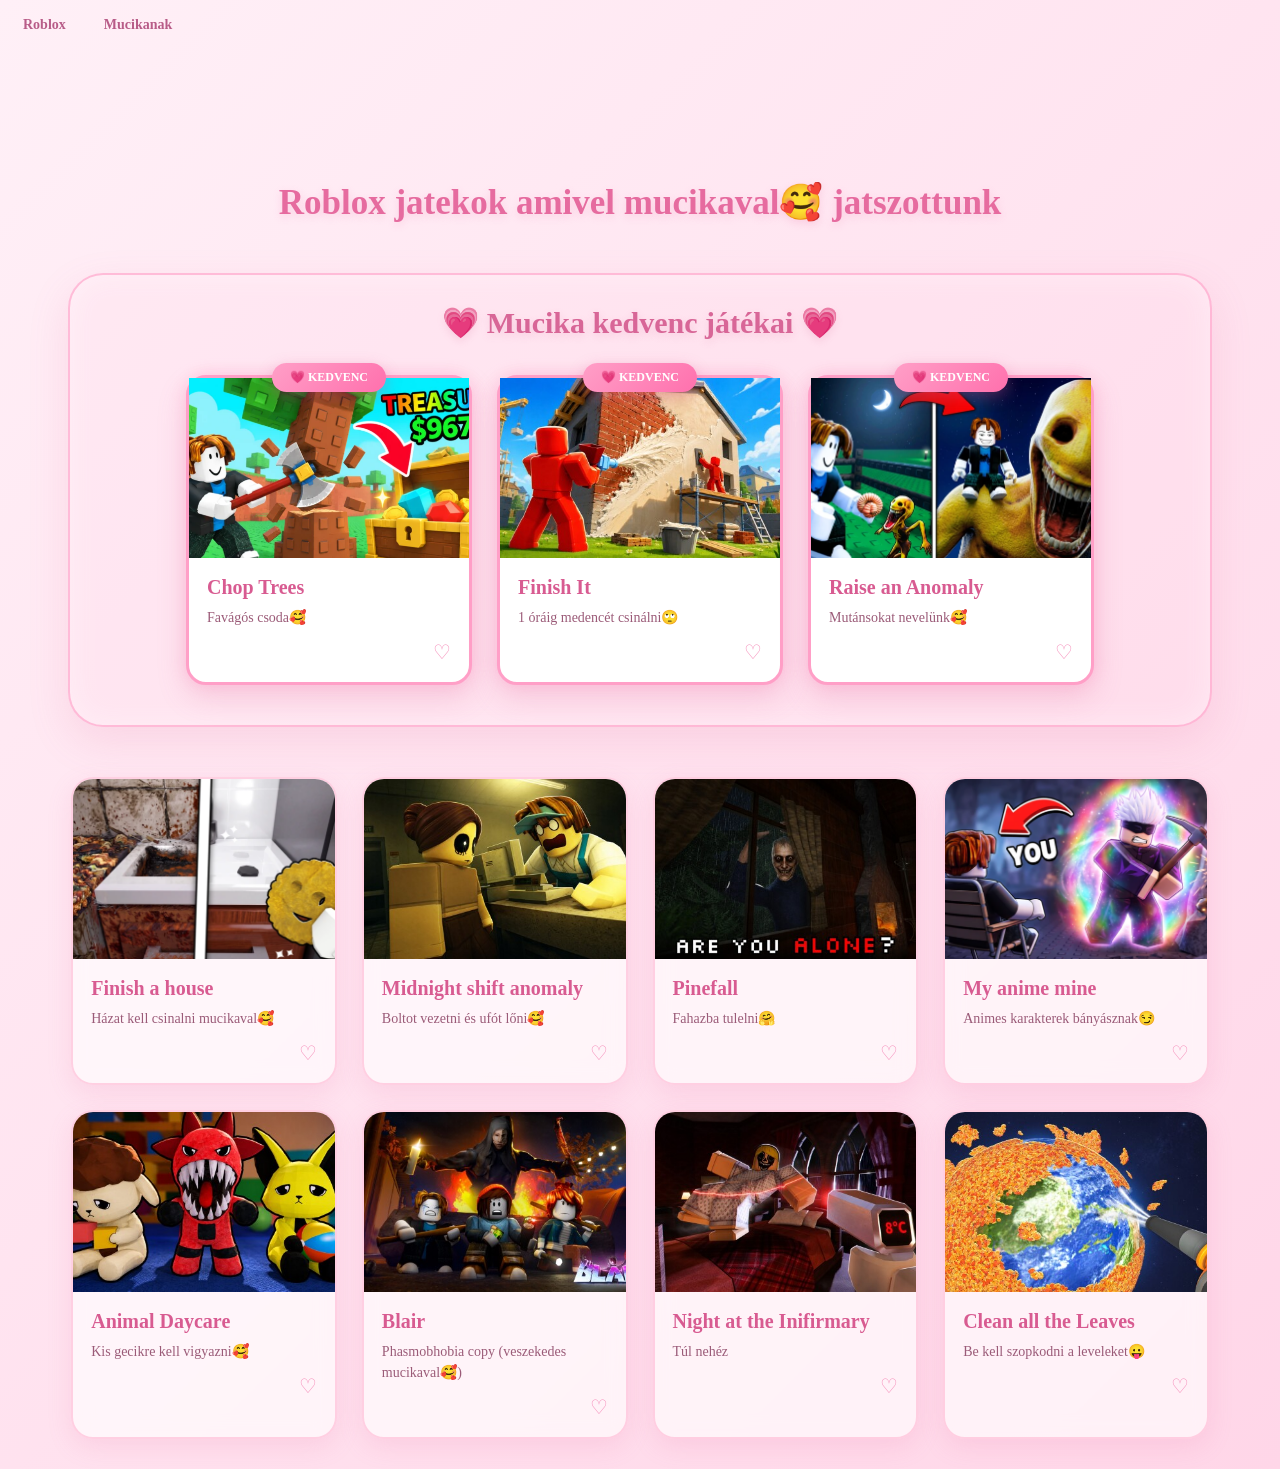
==== index.html @ 7cc41eb1 "Update index.html" ====
<!DOCTYPE html>
<html lang="en">

<head>
    <meta charset="UTF-8">
    <meta name="viewport" content="width=device-width, initial-scale=1.0">
    <title>Document</title>
    <link rel="stylesheet" href="style.css">
</head>

<body>

    <head>
        <div class="nav-links">
            <a href="index.html">Roblox</a>
            <a href="rolam.html">Mucikanak</a>
        </div>

        <div class="flowers">
            <span class="flower">🌸</span>
            <span class="flower">🌷</span>
            <span class="flower">🌸</span>
            <span class="flower">🌺</span>
            <span class="flower">🌸</span>
            <span class="flower">🌷</span>
            <span class="flower">🌸</span>
            <span class="flower">🌺</span>
            <span class="flower">🌸</span>
            <span class="flower">🌷</span>
            <span class="flower">🌸</span>
            <span class="flower">🌺</span>
            <span class="flower">🌸</span>
            <span class="flower">🌷</span>
            <span class="flower">🌸</span>
            <span class="flower">🌺</span>
            <span class="flower">🌸</span>
            <span class="flower">🌷</span>
            <span class="flower">🌸</span>
            <span class="flower">🌺</span>
        </div>

        <div id="loader">
            <div class="heart">💗</div>
        </div>

        <div class="content">
        </div>
    </head>

    <main>

        <h1 id="loveTitle">
            Roblox jatekok amivel mucikaval🥰 jatszottunk
        </h1>


        <!-- 💗 Mucika kedvenc játékai -->

        <div class="favorite-section">

            <div class="favorite-title">
                💗 Mucika kedvenc játékai 💗
            </div>

            <div class="favorite-games">

                <!-- Chop Trees -->
                <div class="choptrees favorite-game">

                    <div class="favorite-badge">
                        💗 KEDVENC
                    </div>

                    <img src="choptrees.png" alt="Chop Trees" style="width:100%">

                    <div class="container">
                        <h4><b>Chop Trees</b></h4>
                        <p>Favágós csoda🥰</p>
                    </div>

                </div>


                <!-- Finish It -->
                <div class="finishit favorite-game">

                    <div class="favorite-badge">
                        💗 KEDVENC
                    </div>

                    <img src="kepek/finishit.jfif" alt="Finish It" style="width:100%">

                    <div class="container">
                        <h4><b>Finish It</b></h4>
                        <p>1 óráig medencét csinálni🙄</p>
                    </div>

                </div>


                <!-- Raise an Anomaly -->
                <div class="finishit favorite-game">

                    <div class="favorite-badge">
                        💗 KEDVENC
                    </div>

                    <img src="raiseananomaly.png" alt="Raise an Anomaly" style="width:100%">

                    <div class="container">
                        <h4><b>Raise an Anomaly</b></h4>
                        <p>Mutánsokat nevelünk🥰</p>
                    </div>

                </div>

            </div>

        </div>


        <!-- 🎮 Többi játék -->

        <div class="roblox">

            <div class="finishit">
                <img src="finishahouse.png" alt="finishahouse" style="width:100%">
                <div class="container">
                    <h4><b>Finish a house</b></h4>
                    <p>Házat kell csinalni mucikaval🥰</p>
                </div>
            </div>


            <div class="finishit">
                <img src="midnightshift.jfif" alt="grocery" style="width:100%">
                <div class="container">
                    <h4><b>Midnight shift anomaly</b></h4>
                    <p>Boltot vezetni és ufót lőni🥰</p>
                </div>
            </div>


            <div class="finishit">
                <img src="pinefall.jfif" alt="pinefall" style="width:100%">
                <div class="container">
                    <h4><b>Pinefall</b></h4>
                    <p>Fahazba tulelni🤗</p>
                </div>
            </div>


            <div class="finishit">
                <img src="myanimemine.png" alt="my anime mine" style="width:100%">
                <div class="container">
                    <h4><b>My anime mine</b></h4>
                    <p>Animes karakterek bányásznak😏</p>
                </div>
            </div>


            <div class="finishit">
                <img src="animalanomaly.jfif" alt="animal daycare" style="width:100%">
                <div class="container">
                    <h4><b>Animal Daycare</b></h4>
                    <p>Kis gecikre kell vigyazni🥰</p>
                </div>
            </div>


            <div class="finishit">
                <img src="blair.jfif" alt="blair" style="width:100%">
                <div class="container">
                    <h4><b>Blair</b></h4>
                    <p>Phasmobhobia copy (veszekedes mucikaval🥰)</p>
                </div>
            </div>


            <div class="finishit">
                <img src="inifrgeci.jfif" alt="night at the infirmary" style="width:100%">
                <div class="container">
                    <h4><b>Night at the Inifirmary</b></h4>
                    <p>Túl nehéz</p>
                </div>
            </div>


            <div class="finishit">
                <img src="cleanleaves.jfif" alt="clean all the leaves" style="width:100%">
                <div class="container">
                    <h4><b>Clean all the Leaves</b></h4>
                    <p>Be kell szopkodni a leveleket😛</p>
                </div>
            </div>

        </div>

    </main>


    <script>

        const title = document.getElementById("loveTitle");

        title.addEventListener("click", function (event) {

            for (let i = 0; i < 20; i++) {

                const heart = document.createElement("span");

                heart.innerHTML = [
                    "💗",
                    "💖",
                    "💕",
                    "💓",
                    "💞"
                ][
                    Math.floor(Math.random() * 5)
                ];

                heart.classList.add("heart-explosion");

                heart.style.left = event.clientX + "px";
                heart.style.top = event.clientY + "px";

                const angle = Math.random() * Math.PI * 2;

                const distance =
                    80 + Math.random() * 140;

                heart.style.setProperty(
                    "--x",
                    Math.cos(angle) * distance + "px"
                );

                heart.style.setProperty(
                    "--y",
                    Math.sin(angle) * distance + "px"
                );

                document.body.appendChild(heart);

                setTimeout(() => {
                    heart.remove();
                }, 1000);

            }

        });

    </script>

    <script>

        const favoriteGames = document.querySelectorAll(".favorite-game");

        favoriteGames.forEach(game => {

            game.addEventListener("click", function (event) {

                const x = event.clientX;
                const y = event.clientY;

                const hearts = [
                    "💗",
                    "💖",
                    "💕",
                    "💓",
                    "💞",
                    "💘",
                    "💝"
                ];

                for (let i = 0; i < 35; i++) {

                    const heart = document.createElement("span");

                    heart.classList.add("favorite-heart");

                    heart.innerHTML =
                        hearts[Math.floor(Math.random() * hearts.length)];

                    heart.style.left = x + "px";
                    heart.style.top = y + "px";

                    const angle =
                        Math.random() * Math.PI * 2;

                    const distance =
                        100 + Math.random() * 250;

                    heart.style.setProperty(
                        "--x",
                        Math.cos(angle) * distance + "px"
                    );

                    heart.style.setProperty(
                        "--y",
                        Math.sin(angle) * distance + "px"
                    );

                    heart.style.setProperty(
                        "--rotation",
                        (Math.random() * 720 - 360) + "deg"
                    );

                    heart.style.fontSize =
                        (18 + Math.random() * 25) + "px";

                    document.body.appendChild(heart);

                    setTimeout(() => {
                        heart.remove();
                    }, 1500);
                }

            });

        });

    </script>

</body>

</html>
---- style.css ----
body {
    min-height: 100vh;
    background: linear-gradient(135deg, #fff0f7, #ffd6e8);
}

.navbar {
    position: fixed;
    align-items: center;
    top: 20px;
    left: 50%;
    transform: translateX(-50%);
    width: calc(100% - 40px);
    max-width: 1000px;
    padding: 12px 18px;
    display: flex;
    align-items: center;
    justify-content: space-between;
    background: rgba(255, 255, 255, 0.55);
    backdrop-filter: blur(15px);
    -webkit-backdrop-filter: blur(15px);
    border: 1px solid rgba(255, 255, 255, 0.8);
    border-radius: 25px;
    box-shadow: 0 8px 30px rgba(255, 105, 170, 0.15);
    z-index: 1000;
}

.logo {
    display: flex;
    align-items: center;
    gap: 8px;
    color: #e66b9f;
    font-size: 18px;
    font-weight: 700;
}

.nav-links {
    display: flex;
    align-items: center;
    gap: 8px;
}

.nav-links a {
    position: relative;
    padding: 9px 15px;
    color: #b85c88;
    text-decoration: none;
    font-size: 14px;
    font-weight: 600;
    border-radius: 15px;
    transition: 0.3s ease;
}

.nav-links a:hover {
    color: #fff;
    background: #f58bb8;
    transform: translateY(-2px);
    box-shadow: 0 5px 15px rgba(245, 139, 184, 0.3);
}

.heart-btn {
    width: 40px;
    height: 40px;
    border: none;
    border-radius: 50%;
    background: #ffd6e7;
    color: #e66b9f;
    font-size: 24px;
    cursor: pointer;
    transition: 0.3s ease;
}

.heart-btn:hover {
    background: #f58bb8;
    color: white;
    transform: scale(1.1) rotate(-10deg);
    box-shadow: 0 5px 15px rgba(245, 139, 184, 0.35);
}

/* MOBIL */
@media (max-width: 650px) {
    .navbar {
        padding: 10px 12px;
    }

    .logo span {
        display: none;
    }

    .nav-links {
        gap: 2px;
    }

    .nav-links a {
        padding: 8px 9px;
        font-size: 12px;
    }

    .heart-btn {
        width: 36px;
        height: 36px;
        font-size: 20px;
    }
}

.flowers {
    position: fixed;
    inset: 0;
    overflow: hidden;
    pointer-events: none;
    z-index: 1;
}

.flower {
    position: absolute;
    top: -50px;
    font-size: 20px;
    opacity: 0.8;
    animation-name: falling;
    animation-timing-function: linear;
    animation-iteration-count: infinite;
}

@keyframes falling {
    0% {
        transform: translateY(-60px) translateX(0) rotate(0deg);
        opacity: 0;
    }

    10% {
        opacity: 0.85;
    }

    90% {
        opacity: 0.85;
    }

    100% {
        transform: translateY(110vh) translateX(80px) rotate(360deg);
        opacity: 0;
    }
}

.flower:nth-child(1) {
    left: 3%;
    font-size: 18px;
    animation-duration: 6s;
}

.flower:nth-child(2) {
    left: 8%;
    font-size: 25px;
    animation-duration: 9s;
    animation-delay: 2s;
}

.flower:nth-child(3) {
    left: 14%;
    font-size: 16px;
    animation-duration: 7s;
    animation-delay: 4s;
}

.flower:nth-child(4) {
    left: 20%;
    font-size: 22px;
    animation-duration: 11s;
    animation-delay: 1s;
}

.flower:nth-child(5) {
    left: 27%;
    font-size: 18px;
    animation-duration: 8s;
    animation-delay: 3s;
}

.flower:nth-child(6) {
    left: 34%;
    font-size: 26px;
    animation-duration: 10s;
    animation-delay: 5s;
}

.flower:nth-child(7) {
    left: 41%;
    font-size: 17px;
    animation-duration: 7s;
    animation-delay: 1s;
}

.flower:nth-child(8) {
    left: 48%;
    font-size: 23px;
    animation-duration: 12s;
    animation-delay: 6s;
}

.flower:nth-child(9) {
    left: 55%;
    font-size: 19px;
    animation-duration: 8s;
    animation-delay: 2s;
}

.flower:nth-child(10) {
    left: 61%;
    font-size: 25px;
    animation-duration: 10s;
    animation-delay: 4s;
}

.flower:nth-child(11) {
    left: 67%;
    font-size: 16px;
    animation-duration: 7s;
    animation-delay: 0.5s;
}

.flower:nth-child(12) {
    left: 73%;
    font-size: 22px;
    animation-duration: 9s;
    animation-delay: 3s;
}

.flower:nth-child(13) {
    left: 78%;
    font-size: 18px;
    animation-duration: 11s;
    animation-delay: 5s;
}

.flower:nth-child(14) {
    left: 83%;
    font-size: 26px;
    animation-duration: 8s;
    animation-delay: 1s;
}

.flower:nth-child(15) {
    left: 88%;
    font-size: 17px;
    animation-duration: 10s;
    animation-delay: 4s;
}

.flower:nth-child(16) {
    left: 92%;
    font-size: 23px;
    animation-duration: 7s;
    animation-delay: 2s;
}

.flower:nth-child(17) {
    left: 96%;
    font-size: 19px;
    animation-duration: 12s;
    animation-delay: 6s;
}

.flower:nth-child(18) {
    left: 12%;
    font-size: 21px;
    animation-duration: 9s;
    animation-delay: 7s;
}

.flower:nth-child(19) {
    left: 52%;
    font-size: 16px;
    animation-duration: 6s;
    animation-delay: 5s;
}

.flower:nth-child(20) {
    left: 76%;
    font-size: 24px;
    animation-duration: 10s;
    animation-delay: 8s;
}

#loader {
    position: fixed;
    inset: 0;
    display: flex;
    justify-content: center;
    align-items: center;
    background: linear-gradient(135deg, #fff0f7, #ffd6e8);
    z-index: 9999;
    animation: hideLoader 0.5s ease forwards;
    animation-delay: 2s;
}

.heart {
    font-size: 70px;
    animation: spin 1s linear infinite, heartbeat 1s ease-in-out infinite;
}

@keyframes spin {
    from {
        transform: rotate(0deg);
    }

    to {
        transform: rotate(360deg);
    }
}

@keyframes heartbeat {

    0%,
    100% {
        scale: 1;
    }

    50% {
        scale: 1.15;
    }
}

@keyframes hideLoader {
    to {
        opacity: 0;
        visibility: hidden;
    }
}

.content {
    padding: 50px;
    text-align: center;
}


.roblox {
    width: 90%;
    max-width: 1200px;

    margin: 30px auto;

    display: grid;
    grid-template-columns: repeat(auto-fit, minmax(220px, 1fr));
    gap: 25px;
}



h1 {
    text-align: center;

    color: #e66b9f;

    font-size: 35px;

    margin-top: 40px;
    margin-bottom: 25px;

    text-shadow: 0 3px 8px rgba(230, 107, 159, 0.2);
}



.choptrees,
.finishit {
    overflow: hidden;

    background: rgba(255, 255, 255, 0.65);

    border: 2px solid rgba(255, 182, 211, 0.6);

    border-radius: 22px;

    box-shadow:
        0 8px 25px rgba(230, 107, 159, 0.15);

    backdrop-filter: blur(10px);

    transition: 0.3s ease;
}



.choptrees img,
.finishit img {
    width: 100%;
    height: 180px;

    object-fit: cover;

    display: block;

    transition: 0.4s ease;
}



.choptrees:hover,
.finishit:hover {
    transform: translateY(-8px) rotate(1deg);

    box-shadow:
        0 15px 35px rgba(230, 107, 159, 0.25);

    border-color: #f58bb8;
}



.choptrees:hover img,
.finishit:hover img {
    transform: scale(1.05);
}



.container {
    padding: 18px;
}



.container h4 {
    margin: 0 0 8px;

    color: #d85b91;

    font-size: 20px;
}



.container p {
    margin: 0;

    color: #9b5b78;

    font-size: 14px;

    line-height: 1.5;
}



.container::after {
    content: "♡";

    display: block;

    margin-top: 12px;

    color: #f58bb8;

    font-size: 20px;

    text-align: right;
}



@media (max-width: 600px) {

    .roblox {
        width: 92%;

        grid-template-columns: 1fr;

        gap: 20px;
    }

    .choptrees img,
    .finishit img {
        height: 200px;
    }

    h1 {
        font-size: 28px;
    }
}

#loveTitle {
    cursor: pointer;
    user-select: none;
    transition: 0.2s ease;
}

#loveTitle:hover {
    transform: scale(1.03);
    color: #f06fa5;
}

.heart-explosion {
    position: fixed;
    pointer-events: none;
    z-index: 9999;
    font-size: 20px;
    transform: translate(-50%, -50%);
    animation: heartExplosion 1s ease-out forwards;
}

@keyframes heartExplosion {
    0% {
        transform: translate(-50%, -50%) scale(0.3);
        opacity: 1;
    }

    40% {
        opacity: 1;
    }

    100% {
        transform: translate(calc(-50% + var(--x)), calc(-50% + var(--y))) scale(1.3) rotate(30deg);
        opacity: 0;
    }
}



.Rolam {
    text-align: center;

    margin-top: 70px;
    margin-bottom: 35px;

    color: #d86697;

    font-size: 50px;

    font-weight: 700;

    letter-spacing: 3px;

    text-shadow:
        0 4px 10px rgba(216, 102, 151, 0.2);

    animation: titleFloat 3s ease-in-out infinite;
}



.about-card {

    width: 80%;
    max-width: 850px;

    margin: 0 auto;

    padding: 40px 45px;

    background:
        rgba(255, 248, 252, 0.82);

    border: 2px solid rgba(245, 160, 195, 0.6);

    border-radius: 30px;

    box-shadow:
        0 15px 40px rgba(220, 100, 150, 0.15);

    backdrop-filter: blur(10px);

    text-align: center;

    transition: 0.3s ease;
}


.about-card:hover {

    transform: translateY(-5px);

    box-shadow:
        0 20px 45px rgba(220, 100, 150, 0.22);
}



.about-decoration {

    font-size: 28px;

    color: #ee8eb5;

    letter-spacing: 8px;

    margin-bottom: 20px;

    animation:
        decorationFloat 2.5s ease-in-out infinite;
}



.about-card p {

    color: #89516d;

    font-size: 17px;

    line-height: 1.9;

    margin: 18px auto;

    max-width: 720px;
}



.about-bottom {

    margin-top: 25px;

    font-size: 23px;

    letter-spacing: 8px;

    color: #ee8eb5;
}




.bonus-letter {

    position: fixed;

    right: 30px;
    bottom: 30px;

    z-index: 5000;
}



.bonus-envelope {

    width: 155px;
    height: 110px;

    background:
        linear-gradient(135deg,
            #ffc8df,
            #ff9fc7);

    border-radius: 18px;

    display: flex;

    flex-direction: column;

    justify-content: center;

    align-items: center;

    cursor: pointer;

    box-shadow:
        0 12px 30px rgba(210, 90, 140, 0.25);

    transition: 0.3s ease;
}


.bonus-envelope:hover {

    transform:
        translateY(-8px) rotate(-3deg);

    box-shadow:
        0 18px 38px rgba(210, 90, 140, 0.3);
}


.envelope-heart {

    font-size: 42px;

    margin-bottom: 4px;
}


.bonus-envelope span {

    color: #a94f76;

    font-size: 12px;

    font-weight: bold;

    letter-spacing: 1px;
}




.bonus-paper {

    position: fixed;

    left: 50%;
    top: 50%;

    width: min(620px, 85vw);

    max-height: 75vh;

    padding: 45px;

    background:
        linear-gradient(135deg,
            #fffafd,
            #fff1f8);

    border: 3px solid #f3aecb;

    border-radius: 28px;

    box-shadow:
        0 25px 70px rgba(180, 70, 120, 0.3);

    text-align: center;

    color: #89516d;

    overflow-y: auto;

    opacity: 0;

    pointer-events: none;

    transform:
        translate(-50%, -50%) scale(0.3);

    transition:
        opacity 0.5s ease,
        transform 0.7s cubic-bezier(.17, .67, .3, 1.3);
}



.bonus-letter.open .bonus-paper {

    opacity: 1;

    pointer-events: auto;

    transform:
        translate(-50%, -50%) scale(1);
}



.bonus-letter.open .bonus-envelope {

    opacity: 0;

    transform: scale(0);

    pointer-events: none;
}



.bonus-hearts {

    color: #ee8eb5;

    font-size: 27px;

    letter-spacing: 8px;

    margin-bottom: 15px;

    animation:
        decorationFloat 2s ease-in-out infinite;
}



.bonus-paper h2 {

    color: #d86697;

    font-size: 30px;

    margin-bottom: 25px;

    text-shadow:
        0 3px 8px rgba(216, 102, 151, 0.15);
}



.bonus-paper p {

    font-size: 16px;

    line-height: 1.8;

    margin: 18px auto;

    max-width: 520px;
}



.secret-message {

    margin: 30px auto;

    padding: 20px;

    max-width: 500px;

    background:
        rgba(255, 194, 220, 0.35);

    border: 2px dashed #ef9fc1;

    border-radius: 20px;

    color: #c45c89;

    line-height: 1.7;
}



.bonus-signature {

    margin-top: 25px;

    color: #df78a5;

    font-size: 19px;

    font-weight: bold;
}



#closeBonus {

    position: absolute;

    top: 12px;
    right: 15px;

    width: 38px;
    height: 38px;

    border: none;

    border-radius: 50%;

    background: #ffc2dc;

    color: #b9537f;

    font-size: 25px;

    cursor: pointer;

    transition: 0.25s ease;
}


#closeBonus:hover {

    transform:
        scale(1.15) rotate(10deg);

    background: #ffafd1;
}




@keyframes titleFloat {

    0%,
    100% {
        transform: translateY(0);
    }

    50% {
        transform: translateY(-6px);
    }
}


@keyframes decorationFloat {

    0%,
    100% {
        transform: translateY(0);
    }

    50% {
        transform: translateY(-6px);
    }
}



@media (max-width: 600px) {

    .Rolam {

        font-size: 38px;

        margin-top: 50px;
    }


    .about-card {

        width: 82%;

        padding: 30px 20px;
    }


    .about-card p {

        font-size: 15px;

        line-height: 1.8;
    }


    .bonus-letter {

        right: 15px;

        bottom: 15px;
    }


    .bonus-envelope {

        width: 130px;

        height: 90px;
    }


    .bonus-paper {

        width: 80vw;

        padding: 35px 20px;
    }


    .bonus-paper h2 {

        font-size: 24px;
    }


    .bonus-paper p {

        font-size: 14px;
    }

}

.hellokitty {
    position: fixed;
    left: 25px;
    bottom: 25px;

    width: 150px;
    max-width: 25vw;

    z-index: 4000;

    pointer-events: none;

    filter: drop-shadow(0 8px 12px rgba(210, 90, 140, 0.25));

    animation: kittyFloat 3s ease-in-out infinite;
}



@keyframes kittyFloat {

    0%,
    100% {
        transform: translateY(0) rotate(-2deg);
    }

    50% {
        transform: translateY(-12px) rotate(2deg);
    }

}



@media (max-width: 600px) {

    .hellokitty {
        width: 100px;
        right: 12px;
        bottom: 12px;
    }

}


.kitty-button {
    position: fixed;
    left: 25px;
    bottom: 25px;
    width: 150px;
    z-index: 4000;
    cursor: pointer;
    animation: kittyFloat 3s ease-in-out infinite;
}

.kitty-button img {
    width: 100%;
    display: block;
    filter: drop-shadow(0 8px 12px rgba(210, 90, 140, 0.25));
    transition: 0.2s ease;
}

.kitty-button:hover img {
    transform: scale(1.1) rotate(3deg);
}

@keyframes kittyFloat {

    0%,
    100% {
        transform: translateY(0) rotate(-2deg);
    }

    50% {
        transform: translateY(-12px) rotate(2deg);
    }
}



.kitty-heart {
    position: fixed;
    pointer-events: none;
    z-index: 99999;
    font-size: 30px;
}

@keyframes kittyHeartExplosion {
    0% {
        transform: translate(-50%, -50%) scale(0);
        opacity: 0;
    }

    15% {
        transform: translate(-50%, -50%) scale(1.5);
        opacity: 1;
    }

    100% {
        transform:
            translate(calc(-50% + var(--x)),
                calc(-50% + var(--y))) scale(0.7) rotate(var(--rotation));
        opacity: 0;
    }
}



.flying-kitty {
    position: fixed;
    pointer-events: none;
    z-index: 99998;
    width: 55px;
    height: 55px;
    object-fit: contain;

    animation: flyingKitty 1.8s ease-out forwards;
}

@keyframes flyingKitty {
    0% {
        transform:
            translate(-50%, -50%) scale(0) rotate(0deg);
        opacity: 0;
    }

    15% {
        transform:
            translate(-50%, -50%) scale(1.3) rotate(10deg);
        opacity: 1;
    }

    100% {
        transform:
            translate(calc(-50% + var(--x)),
                calc(-50% + var(--y))) scale(0.7) rotate(var(--rotation));
        opacity: 0;
    }
}



@media (max-width: 600px) {

    .kitty-button {
        width: 100px;
        right: 12px;
        bottom: 12px;
    }

    .flying-kitty {
        width: 42px;
        height: 42px;
    }
}

.giant-kitty {
    position: fixed;
    left: 50%;
    top: 50%;
    width: 320px;
    z-index: 100000;
    pointer-events: none;

    transform: translate(-50%, -50%) scale(0);
    opacity: 0;

    animation: giantKitty 2s ease-out forwards;
}

@keyframes giantKitty {

    0% {
        transform: translate(-50%, -50%) scale(0);
        opacity: 0;
    }

    20% {
        transform: translate(-50%, -50%) scale(1.3);
        opacity: 1;
    }

    45% {
        transform: translate(-50%, -50%) scale(1);
        opacity: 1;
    }

    75% {
        transform: translate(-50%, -50%) scale(1.1);
        opacity: 1;
    }

    100% {
        transform: translate(-50%, -50%) scale(0);
        opacity: 0;
    }
}


.favorite-section {
    width: 92%;
    max-width: 1100px;
    margin: 50px auto;
    padding: 30px 20px 40px;

    background: rgba(255, 220, 235, 0.25);

    border: 2px solid rgba(255, 159, 199, 0.6);
    border-radius: 35px;

    box-shadow:
        0 15px 40px rgba(220, 100, 150, 0.15),
        inset 0 0 30px rgba(255, 255, 255, 0.4);
}



.favorite-title {
    text-align: center;

    color: #d86697;
    font-size: 30px;
    font-weight: bold;

    margin-bottom: 35px;

    text-shadow:
        0 3px 8px rgba(216, 102, 151, 0.2);

    animation: favoriteTitle 2s ease-in-out infinite;
}

@keyframes favoriteTitle {

    0%,
    100% {
        transform: scale(1);
    }

    50% {
        transform: scale(1.05);
    }
}



.favorite-games {
    display: flex;

    justify-content: center;
    align-items: stretch;

    gap: 25px;

    flex-wrap: wrap;
}



.favorite-game {
    position: relative;

    width: 280px;

    border: 3px solid #ff9fc7 !important;
    border-radius: 20px;

    overflow: visible;

    background: white;

    box-shadow:
        0 0 15px rgba(255, 159, 199, 0.45),
        0 12px 30px rgba(210, 90, 140, 0.2);

    transition: all 0.35s ease;
}



.favorite-game:hover {
    transform: translateY(-12px) scale(1.05);

    box-shadow:
        0 0 30px rgba(255, 120, 180, 0.7),
        0 20px 45px rgba(210, 90, 140, 0.3);
}



.favorite-badge {
    position: absolute;

    top: -15px;
    left: 50%;

    transform: translateX(-50%);

    background: linear-gradient(135deg,
            #ff9fc7,
            #ff70ad);

    color: white;

    padding: 7px 18px;

    border-radius: 30px;

    font-size: 12px;
    font-weight: bold;

    white-space: nowrap;

    box-shadow:
        0 5px 15px rgba(220, 80, 140, 0.35);

    z-index: 20;

    animation: badgeFloat 2s ease-in-out infinite;
}



@keyframes badgeFloat {

    0%,
    100% {
        transform: translateX(-50%) translateY(0);
    }

    50% {
        transform: translateX(-50%) translateY(-5px);
    }
}



@media (max-width: 700px) {

    .favorite-section {
        width: 85%;

        padding: 25px 15px 30px;
    }

    .favorite-title {
        font-size: 24px;
    }

    .favorite-games {
        flex-direction: column;

        align-items: center;
    }

    .favorite-game {
        width: 85%;

        max-width: 300px;
    }
}


.favorite-heart {
    position: fixed;

    pointer-events: none;

    z-index: 99999;

    transform: translate(-50%, -50%) scale(0);

    animation: favoriteHeartExplosion 1.5s ease-out forwards;
}


@keyframes favoriteHeartExplosion {

    0% {
        transform:
            translate(-50%, -50%) scale(0);

        opacity: 0;
    }

    15% {
        transform:
            translate(-50%, -50%) scale(1.5);

        opacity: 1;
    }

    100% {
        transform:
            translate(calc(-50% + var(--x)),
                calc(-50% + var(--y))) scale(0.7) rotate(var(--rotation));

        opacity: 0;
    }

}
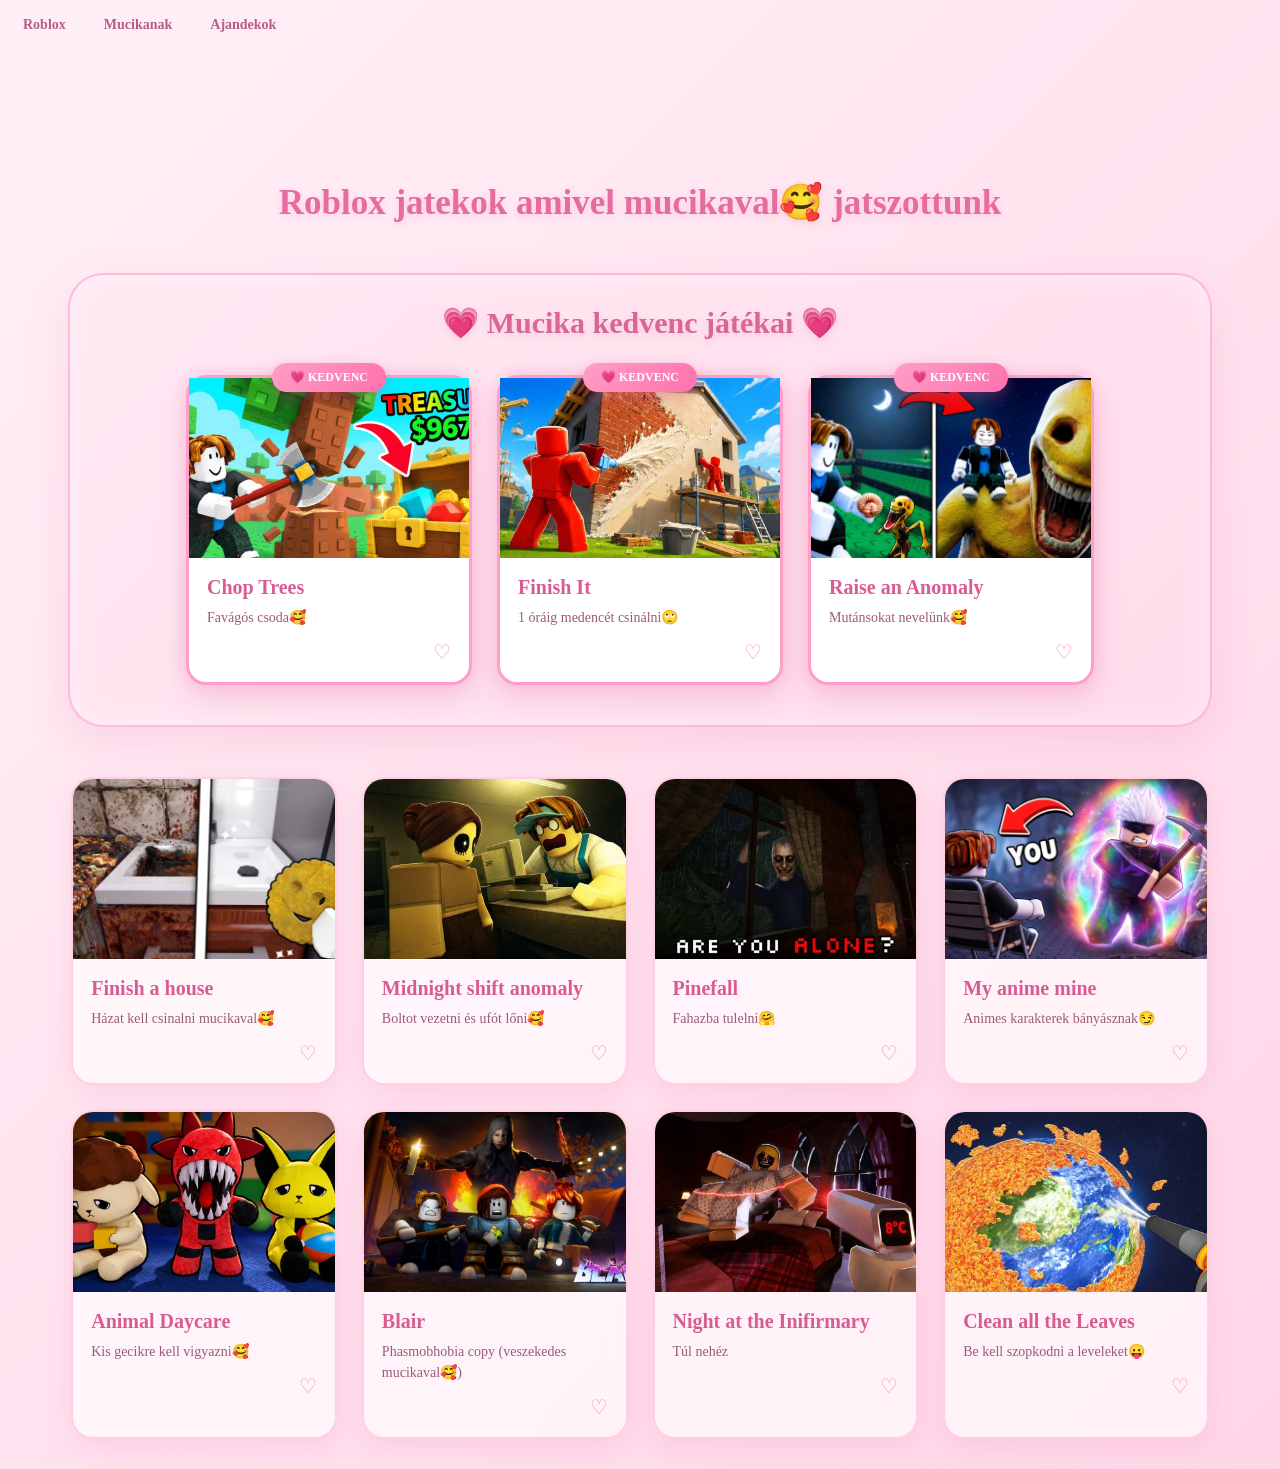
==== commit 9006cbb5: "Update index.html" ====
--- a/index.html
+++ b/index.html
@@ -14,6 +14,7 @@
         <div class="nav-links">
             <a href="index.html">Roblox</a>
             <a href="rolam.html">Mucikanak</a>
+            <a href="ajandekok.html">Ajandekok</a>
         </div>
 
         <div class="flowers">
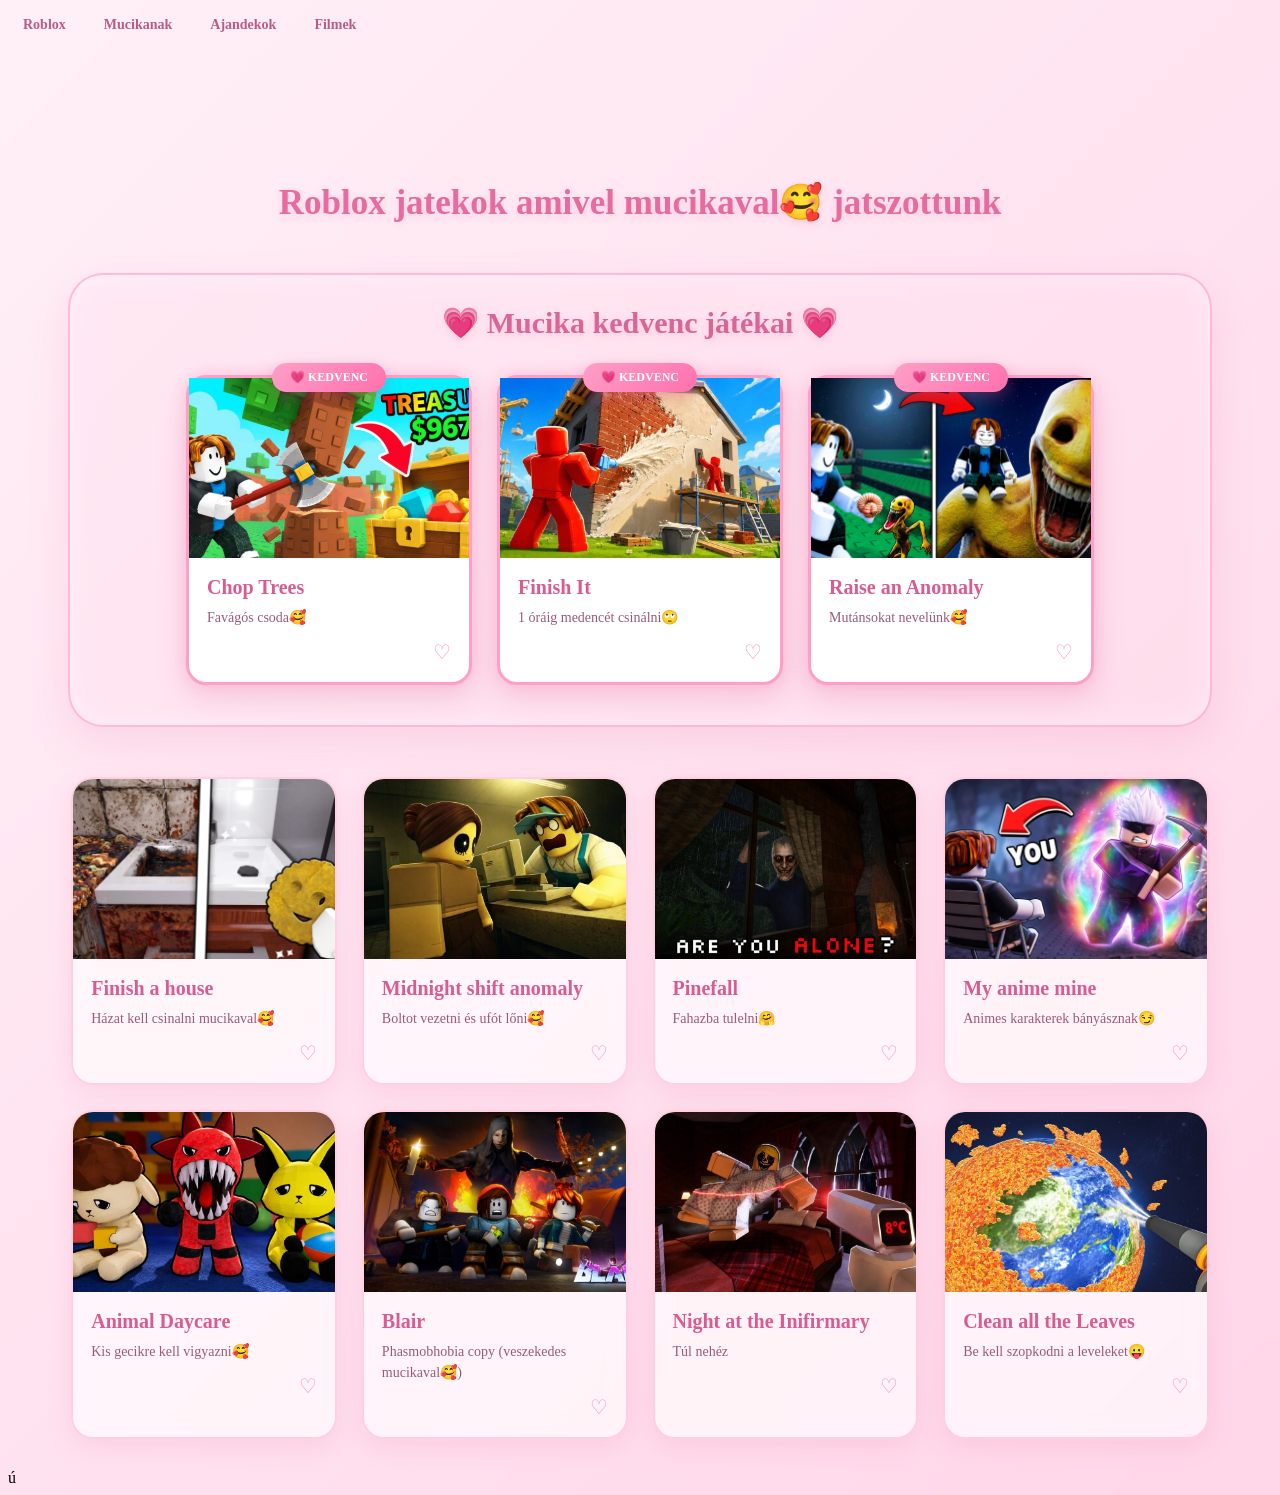
==== commit 703c9c54: "Update index.html" ====
--- a/index.html
+++ b/index.html
@@ -15,6 +15,9 @@
             <a href="index.html">Roblox</a>
             <a href="rolam.html">Mucikanak</a>
             <a href="ajandekok.html">Ajandekok</a>
+            <a href="filmek.html">Filmek</a>
+
+
         </div>
 
         <div class="flowers">
@@ -324,4 +327,4 @@
 
 </body>
 
-</html>
+</html>ú
--- a/style.css
+++ b/style.css
@@ -1365,3 +1365,367 @@
     }
 
 }
+
+/* =========================
+   AJÁNDÉKOK
+========================= */
+
+.gift-page {
+    text-align: center;
+    padding: 35px 15px 80px;
+}
+
+.gift-title {
+    color: #d86697;
+    font-size: 45px;
+    margin-bottom: 35px;
+    text-shadow: 0 4px 12px rgba(216, 102, 151, 0.2);
+    animation: giftTitleFloat 3s ease-in-out infinite;
+}
+
+@keyframes giftTitleFloat {
+
+    0%,
+    100% {
+        transform: translateY(0);
+    }
+
+    50% {
+        transform: translateY(-7px);
+    }
+}
+
+
+.gift-card {
+    position: relative;
+
+    width: min(500px, 90vw);
+
+    margin: auto;
+    padding: 18px;
+
+    background: rgba(255, 255, 255, 0.75);
+
+    border: 3px solid #ff9fc7;
+    border-radius: 35px;
+
+    box-shadow:
+        0 20px 60px rgba(210, 90, 140, 0.22),
+        inset 0 0 30px rgba(255, 255, 255, 0.7);
+
+    backdrop-filter: blur(15px);
+
+    transition:
+        transform 0.7s cubic-bezier(.17, .67, .3, 1.3),
+        opacity 0.6s;
+}
+
+.gift-card:hover {
+    transform: translateY(-10px) rotate(1deg) scale(1.02);
+
+    box-shadow:
+        0 30px 75px rgba(210, 90, 140, 0.3);
+}
+
+
+.gift-sparkles {
+    font-size: 25px;
+    margin: 5px 0 10px;
+
+    animation: sparkleMove 2s ease-in-out infinite;
+}
+
+@keyframes sparkleMove {
+
+    0%,
+    100% {
+        transform: scale(1);
+    }
+
+    50% {
+        transform: scale(1.15);
+    }
+}
+
+
+.gift-image {
+    padding: 20px;
+
+    background:
+        linear-gradient(135deg,
+            #ffe1ed,
+            #fff7fb);
+
+    border-radius: 28px;
+
+    overflow: hidden;
+}
+
+
+.gift-image img {
+    width: 100%;
+    max-height: 330px;
+
+    object-fit: contain;
+    display: block;
+
+    filter:
+        drop-shadow(0 15px 15px rgba(190, 70, 120, 0.2));
+
+    animation:
+        plushFloat 3s ease-in-out infinite;
+}
+
+@keyframes plushFloat {
+
+    0%,
+    100% {
+        transform: translateY(0) rotate(-2deg);
+    }
+
+    50% {
+        transform: translateY(-12px) rotate(2deg);
+    }
+}
+
+
+.gift-content {
+    padding: 20px 15px 15px;
+}
+
+.gift-bow {
+    font-size: 38px;
+
+    animation:
+        bowMove 2s ease-in-out infinite;
+}
+
+@keyframes bowMove {
+
+    0%,
+    100% {
+        transform: rotate(-5deg);
+    }
+
+    50% {
+        transform: rotate(5deg);
+    }
+}
+
+
+.gift-content h2 {
+    color: #d45f91;
+    font-size: 27px;
+    margin: 10px 0;
+}
+
+
+.gift-content p {
+    color: #955875;
+    line-height: 1.7;
+}
+
+
+#openGift {
+    margin-top: 15px;
+
+    border: none;
+
+    padding: 15px 32px;
+
+    border-radius: 30px;
+
+    background:
+        linear-gradient(135deg,
+            #ff9fc7,
+            #ff70ad);
+
+    color: white;
+
+    font-size: 16px;
+    font-weight: bold;
+
+    cursor: pointer;
+
+    box-shadow:
+        0 8px 20px rgba(230, 90, 150, 0.3);
+
+    transition: 0.3s;
+}
+
+#openGift:hover {
+    transform: scale(1.08) translateY(-3px);
+
+    box-shadow:
+        0 15px 30px rgba(230, 90, 150, 0.4);
+}
+
+#openGift:active {
+    transform: scale(0.95);
+}
+
+
+
+.gift-card.opening {
+    transform:
+        scale(0) rotate(20deg);
+
+    opacity: 0;
+}
+
+
+
+.secret-gift {
+    position: fixed;
+
+    left: 50%;
+    top: 50%;
+
+    width: min(600px, 88vw);
+
+    padding: 45px 30px;
+
+    transform:
+        translate(-50%, -50%) scale(0);
+
+    opacity: 0;
+
+    pointer-events: none;
+
+    background: rgba(255, 250, 253, 0.96);
+
+    border: 3px solid #ff9fc7;
+    border-radius: 35px;
+
+    box-shadow:
+        0 30px 100px rgba(180, 70, 120, 0.35);
+
+    backdrop-filter: blur(20px);
+
+    z-index: 10000;
+
+    transition:
+        0.7s cubic-bezier(.17, .67, .3, 1.3);
+}
+
+.secret-gift.show {
+    transform:
+        translate(-50%, -50%) scale(1);
+
+    opacity: 1;
+
+    pointer-events: auto;
+}
+
+
+.big-heart {
+    font-size: 90px;
+
+    animation:
+        bigHeart 1.2s ease-in-out infinite;
+}
+
+@keyframes bigHeart {
+
+    0%,
+    100% {
+        transform: scale(1);
+    }
+
+    50% {
+        transform: scale(1.2);
+    }
+}
+
+
+.secret-gift h2 {
+    color: #d86697;
+    font-size: 32px;
+}
+
+.secret-gift p {
+    color: #8d5270;
+    line-height: 1.8;
+}
+
+
+#closeGift {
+    margin-top: 20px;
+
+    padding: 10px 22px;
+
+    border: none;
+    border-radius: 20px;
+
+    background: #ffd0e3;
+
+    color: #a64f77;
+
+    cursor: pointer;
+
+    font-weight: bold;
+}
+
+
+
+.gift-particle {
+    position: fixed;
+
+    pointer-events: none;
+
+    z-index: 99999;
+
+    transform:
+        translate(-50%, -50%) scale(0);
+
+    animation:
+        giftExplosion 1.8s ease-out forwards;
+}
+
+@keyframes giftExplosion {
+
+    0% {
+        transform:
+            translate(-50%, -50%) scale(0);
+        opacity: 0;
+    }
+
+    15% {
+        transform:
+            translate(-50%, -50%) scale(1.5);
+        opacity: 1;
+    }
+
+    100% {
+        transform:
+            translate(calc(-50% + var(--x)),
+                calc(-50% + var(--y))) scale(0.7) rotate(var(--rotation));
+
+        opacity: 0;
+    }
+}
+
+
+@media (max-width: 600px) {
+
+    .gift-page {
+        padding-top: 25px;
+    }
+
+    .gift-title {
+        font-size: 34px;
+    }
+
+    .gift-card {
+        width: 92vw;
+    }
+
+    .gift-image img {
+        max-height: 250px;
+    }
+
+    .secret-gift {
+        padding: 35px 20px;
+    }
+
+}
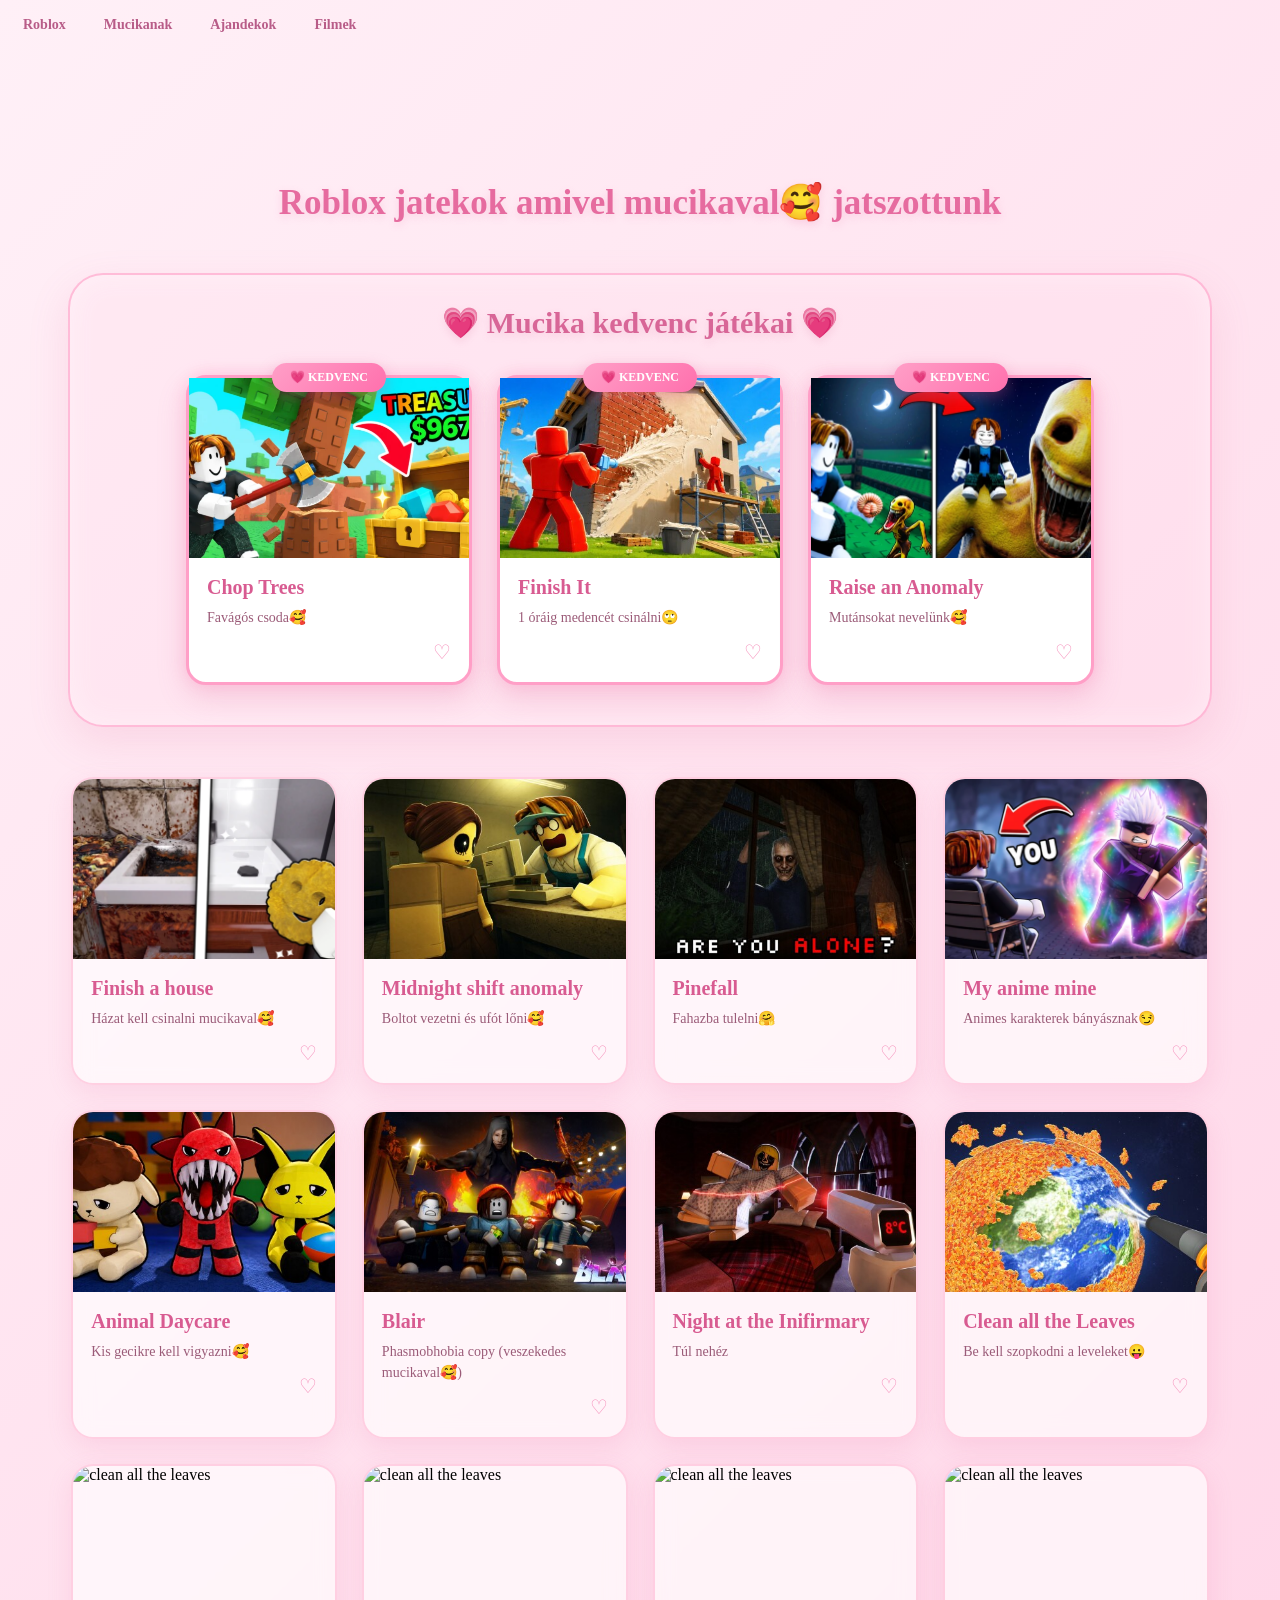
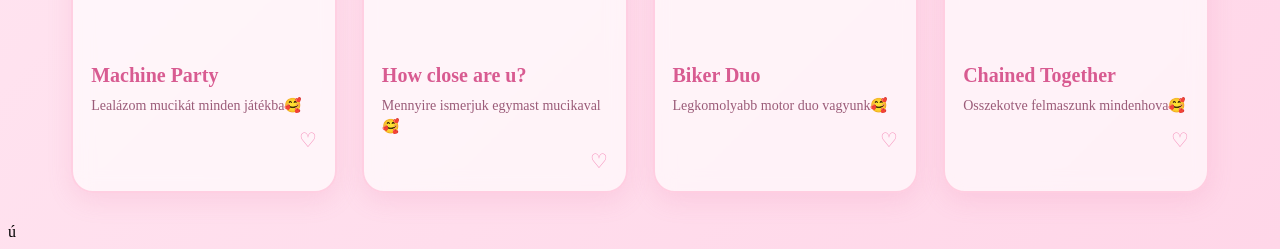
==== commit c087a2e3: "Fix HTML structure and update content" ====
--- a/index.html
+++ b/index.html
@@ -58,7 +58,6 @@
         </h1>
 
 
-        <!-- 💗 Mucika kedvenc játékai -->
 
         <div class="favorite-section">
 
@@ -68,7 +67,6 @@
 
             <div class="favorite-games">
 
-                <!-- Chop Trees -->
                 <div class="choptrees favorite-game">
 
                     <div class="favorite-badge">
@@ -85,7 +83,6 @@
                 </div>
 
 
-                <!-- Finish It -->
                 <div class="finishit favorite-game">
 
                     <div class="favorite-badge">
@@ -102,7 +99,6 @@
                 </div>
 
 
-                <!-- Raise an Anomaly -->
                 <div class="finishit favorite-game">
 
                     <div class="favorite-badge">
@@ -123,7 +119,6 @@
         </div>
 
 
-        <!-- 🎮 Többi játék -->
 
         <div class="roblox">
 
@@ -195,6 +190,38 @@
                 <div class="container">
                     <h4><b>Clean all the Leaves</b></h4>
                     <p>Be kell szopkodni a leveleket😛</p>
+                </div>
+            </div>
+
+            <div class="finishit">
+                <img src="machine.jfif" alt="clean all the leaves" style="width:100%">
+                <div class="container">
+                    <h4><b>Machine Party</b></h4>
+                    <p>Lealázom mucikát minden játékba🥰</p>
+                </div>
+            </div>
+
+            <div class="finishit">
+                <img src="besties.png" alt="clean all the leaves" style="width:100%">
+                <div class="container">
+                    <h4><b>How close are u?</b></h4>
+                    <p>Mennyire ismerjuk egymast mucikaval🥰</p>
+                </div>
+            </div>
+
+            <div class="finishit">
+                <img src="bikeduo.jfif" alt="clean all the leaves" style="width:100%">
+                <div class="container">
+                    <h4><b>Biker Duo</b></h4>
+                    <p>Legkomolyabb motor duo vagyunk🥰</p>
+                </div>
+            </div>
+
+            <div class="finishit">
+                <img src="chained.jfif" alt="clean all the leaves" style="width:100%">
+                <div class="container">
+                    <h4><b>Chained Together</b></h4>
+                    <p>Osszekotve felmaszunk mindenhova🥰</p>
                 </div>
             </div>
 
--- a/style.css
+++ b/style.css
@@ -1729,3 +1729,1068 @@
     }
 
 }
+
+
+
+.film-page {
+
+    text-align: center;
+
+    padding:
+        35px 15px 100px;
+}
+
+
+.film-page-title {
+
+    color: #d86697;
+
+    font-size: 48px;
+
+    margin:
+        30px 0 8px;
+
+    text-shadow:
+        0 4px 12px
+        rgba(216, 102, 151, 0.2);
+
+    animation:
+        filmTitleFloat
+        3s
+        ease-in-out
+        infinite;
+}
+
+
+.film-page-subtitle {
+
+    color: #9b5b78;
+
+    font-size: 17px;
+
+    margin-bottom: 45px;
+}
+
+
+@keyframes filmTitleFloat {
+
+    0%,
+    100% {
+        transform:
+            translateY(0);
+    }
+
+    50% {
+        transform:
+            translateY(-7px);
+    }
+
+}
+
+
+
+.film-card-wrap {
+
+    display: flex;
+
+    justify-content: center;
+}
+
+
+.film-card-new {
+
+    position: relative;
+
+    width: 350px;
+
+    background:
+        rgba(255, 255, 255, 0.8);
+
+    border:
+        3px solid #ffafd0;
+
+    border-radius: 30px;
+
+    overflow: hidden;
+
+    box-shadow:
+        0 15px 40px
+        rgba(210, 90, 140, 0.2);
+
+    transition:
+        transform 0.4s ease,
+        box-shadow 0.4s ease;
+}
+
+
+.film-card-new:hover {
+
+    transform:
+        translateY(-12px)
+        rotate(1deg);
+
+    box-shadow:
+        0 25px 60px
+        rgba(210, 90, 140, 0.3);
+}
+
+
+
+
+.film-card-photo {
+
+    width: 100%;
+
+    height: 390px;
+
+    overflow: hidden;
+
+    background:
+        linear-gradient(
+            135deg,
+            #ffddeb,
+            #fff6fa
+        );
+}
+
+
+.film-card-photo img {
+
+    width: 100%;
+
+    height: 100%;
+
+    display: block;
+
+    object-fit: cover;
+
+    transition:
+        transform 0.6s ease;
+}
+
+
+.film-card-new:hover
+.film-card-photo img {
+
+    transform:
+        scale(1.06);
+}
+
+
+
+
+.film-card-content {
+
+    padding:
+        25px 25px 30px;
+}
+
+
+.film-card-tag {
+
+    display: inline-block;
+
+    padding:
+        7px 14px;
+
+    background:
+        #ffe0ec;
+
+    color:
+        #c45c89;
+
+    border-radius:
+        20px;
+
+    font-size:
+        12px;
+
+    font-weight:
+        bold;
+
+    margin-bottom:
+        12px;
+}
+
+
+.film-card-content h2 {
+
+    margin:
+        5px 0 12px;
+
+    color:
+        #d45f91;
+
+    font-size:
+        25px;
+}
+
+
+.film-card-content p {
+
+    color:
+        #955875;
+
+    line-height:
+        1.7;
+
+    margin-bottom:
+        22px;
+}
+
+
+
+
+.film-memory-button {
+
+    border:
+        none;
+
+    padding:
+        13px 24px;
+
+    border-radius:
+        25px;
+
+    background:
+        linear-gradient(
+            135deg,
+            #ff9fc7,
+            #ff70ad
+        );
+
+    color:
+        white;
+
+    font-size:
+        14px;
+
+    font-weight:
+        bold;
+
+    cursor:
+        pointer;
+
+    box-shadow:
+        0 8px 20px
+        rgba(230, 90, 150, 0.25);
+
+    transition:
+        0.25s ease;
+}
+
+
+.film-memory-button:hover {
+
+    transform:
+        scale(1.08);
+
+    box-shadow:
+        0 12px 30px
+        rgba(230, 90, 150, 0.4);
+}
+
+
+.film-memory-button:active {
+
+    transform:
+        scale(0.94);
+}
+
+
+
+.film-memory-overlay {
+
+    position:
+        fixed;
+
+    inset:
+        0;
+
+    z-index:
+        99990;
+
+    display:
+        flex;
+
+    align-items:
+        center;
+
+    justify-content:
+        center;
+
+    padding:
+        25px;
+
+    background:
+        rgba(
+            255,
+            210,
+            230,
+            0.78
+        );
+
+    backdrop-filter:
+        blur(18px);
+
+    -webkit-backdrop-filter:
+        blur(18px);
+
+    opacity:
+        0;
+
+    visibility:
+        hidden;
+
+    transition:
+        opacity 0.35s ease,
+        visibility 0.35s ease;
+}
+
+
+.film-memory-open {
+
+    opacity:
+        1;
+
+    visibility:
+        visible;
+}
+
+
+
+
+.film-memory-box {
+
+    width:
+        min(750px, 92vw);
+
+    max-height:
+        90vh;
+
+    overflow-y:
+        auto;
+
+    padding:
+        15px;
+
+    background:
+        rgba(
+            255,
+            250,
+            253,
+            0.97
+        );
+
+    border:
+        3px solid #ff9fc7;
+
+    border-radius:
+        32px;
+
+    box-shadow:
+        0 30px 90px
+        rgba(
+            180,
+            70,
+            120,
+            0.35
+        );
+
+    transform:
+        scale(1);
+
+    transition:
+        transform 0.4s ease;
+}
+
+
+.film-memory-open
+.film-memory-box {
+
+    transform:
+        scale(1);
+}
+
+
+
+
+.film-big-photo {
+
+    width:
+        100%;
+
+    max-height:
+        500px;
+
+    border-radius:
+        23px;
+
+    overflow:
+        hidden;
+
+    background:
+        #fff0f7;
+}
+
+
+.film-big-photo img {
+
+    width:
+        100%;
+
+    max-height:
+        500px;
+
+    display:
+        block;
+
+    object-fit:
+        contain;
+
+    margin:
+        auto;
+
+    opacity:
+        1;
+}
+
+
+
+
+.film-memory-text {
+
+    padding:
+        20px 15px 10px;
+
+    text-align:
+        center;
+}
+
+
+.film-memory-hearts {
+
+    font-size:
+        24px;
+
+    letter-spacing:
+        5px;
+
+    margin-bottom:
+        8px;
+
+    animation:
+        filmHeartFloat
+        2s
+        ease-in-out
+        infinite;
+}
+
+
+@keyframes filmHeartFloat {
+
+    0%,
+    100% {
+        transform:
+            scale(1);
+    }
+
+    50% {
+        transform:
+            scale(1.12);
+    }
+
+}
+
+
+.film-memory-text h2 {
+
+    color:
+        #d86697;
+
+    font-size:
+        27px;
+
+    margin:
+        8px 0 12px;
+}
+
+
+.film-memory-text p {
+
+    color:
+        #89516d;
+
+    line-height:
+        1.8;
+
+    font-size:
+        16px;
+
+    margin:
+        0 auto;
+
+    max-width:
+        600px;
+}
+
+
+
+
+.film-close {
+
+    position:
+        fixed;
+
+    top:
+        25px;
+
+    right:
+        30px;
+
+    z-index:
+        100000;
+
+    width:
+        50px;
+
+    height:
+        50px;
+
+    border:
+        none;
+
+    border-radius:
+        50%;
+
+    background:
+        #ff9fc7;
+
+    color:
+        white;
+
+    font-size:
+        30px;
+
+    line-height:
+        1;
+
+    cursor:
+        pointer;
+
+    box-shadow:
+        0 8px 20px
+        rgba(
+            210,
+            80,
+            140,
+            0.3
+        );
+
+    transition:
+        0.25s ease;
+}
+
+
+.film-close:hover {
+
+    transform:
+        scale(1.15)
+        rotate(10deg);
+
+    background:
+        #f477ad;
+}
+
+
+
+
+.film-flying-heart {
+
+    position:
+        fixed;
+
+    pointer-events:
+        none;
+
+    z-index:
+        100001;
+
+    transform:
+        translate(
+            -50%,
+            -50%
+        )
+        scale(0);
+
+    animation:
+        filmHeartExplosion
+        1.6s
+        ease-out
+        forwards;
+}
+
+
+@keyframes filmHeartExplosion {
+
+    0% {
+
+        transform:
+            translate(
+                -50%,
+                -50%
+            )
+            scale(0);
+
+        opacity:
+            0;
+    }
+
+    15% {
+
+        transform:
+            translate(
+                -50%,
+                -50%
+            )
+            scale(1.5);
+
+        opacity:
+            1;
+    }
+
+    100% {
+
+        transform:
+            translate(
+                calc(
+                    -50% +
+                    var(--heart-x)
+                ),
+                calc(
+                    -50% +
+                    var(--heart-y)
+                )
+            )
+            scale(0.6)
+            rotate(
+                var(--heart-rotation)
+            );
+
+        opacity:
+            0;
+    }
+
+}
+
+
+
+
+@media (max-width: 600px) {
+
+    .film-page-title {
+
+        font-size:
+            36px;
+    }
+
+
+    .film-card-new {
+
+        width:
+            92vw;
+    }
+
+
+    .film-card-photo {
+
+        height:
+            320px;
+    }
+
+
+    .film-memory-box {
+
+        width:
+            94vw;
+
+        padding:
+            10px;
+    }
+
+
+    .film-big-photo img {
+
+        max-height:
+            45vh;
+    }
+
+
+    .film-close {
+
+        top:
+            15px;
+
+        right:
+            15px;
+
+        width:
+            43px;
+
+        height:
+            43px;
+
+        font-size:
+            25px;
+    }
+
+}
+
+
+.anna-card {
+    position: relative;
+    overflow: visible;
+}
+
+
+
+.anna-splatter {
+    position: absolute;
+
+    z-index: 6;
+
+    pointer-events: none;
+
+    width: 95px;
+    height: 95px;
+
+    background:
+        radial-gradient(
+            circle at 50% 50%,
+            #8f0025 0%,
+            #b40032 35%,
+            #d40045 62%,
+            transparent 70%
+        );
+
+    border-radius:
+        52% 48% 61% 39%;
+
+    filter:
+        drop-shadow(
+            0 4px 7px
+            rgba(130, 0, 30, 0.3)
+        );
+
+    opacity: 0.95;
+
+    transform-origin: center;
+}
+
+
+
+.anna-splatter::before,
+.anna-splatter::after {
+
+    content: "";
+
+    position: absolute;
+
+    border-radius: 50%;
+
+    background:
+        #c9003d;
+
+}
+
+
+/* Sok kis fröccsenés */
+
+.anna-splatter::before {
+
+    width: 24px;
+    height: 24px;
+
+    top: -38px;
+    left: 55px;
+
+    box-shadow:
+
+        -48px 22px 0 -7px #b50035,
+
+        55px 8px 0 -9px #d00042,
+
+        37px 52px 0 -6px #a80030,
+
+        -55px 65px 0 -10px #d50048,
+
+        70px 70px 0 -12px #b80036,
+
+        -30px -30px 0 -11px #e0004c;
+}
+
+
+
+.anna-splatter::after {
+
+    width: 13px;
+    height: 13px;
+
+    bottom: -25px;
+    right: -35px;
+
+    box-shadow:
+
+        -75px 10px 0 -3px #c6003c,
+
+        -52px -38px 0 -4px #d80046,
+
+        20px -58px 0 -5px #a90031,
+
+        55px -30px 0 -6px #e0004c,
+
+        75px 30px 0 -5px #b50035,
+
+        5px 65px 0 -4px #d10041;
+}
+
+
+
+
+.anna-splatter-1 {
+
+    top: 55px;
+    left: -45px;
+
+    transform:
+        rotate(-25deg)
+        scale(0.85);
+}
+
+
+.anna-splatter-2 {
+
+    top: 150px;
+    right: -45px;
+
+    transform:
+        rotate(35deg)
+        scale(0.7);
+}
+
+
+.anna-splatter-3 {
+
+    bottom: 145px;
+    left: -40px;
+
+    transform:
+        rotate(55deg)
+        scale(0.62);
+}
+
+
+.anna-splatter-4 {
+
+    bottom: 65px;
+    right: -40px;
+
+    transform:
+        rotate(-40deg)
+        scale(0.55);
+}
+
+
+
+
+.anna-card::before {
+
+    content: "";
+
+    position: absolute;
+
+    inset: -8px;
+
+    border-radius: 34px;
+
+    pointer-events: none;
+
+    z-index: 0;
+
+    border:
+        2px solid
+        rgba(190, 0, 50, 0.35);
+
+    box-shadow:
+        0 0 25px
+        rgba(190, 0, 50, 0.18);
+
+    animation:
+        annaRedGlow
+        2.2s
+        ease-in-out
+        infinite;
+}
+
+
+@keyframes annaRedGlow {
+
+    0%,
+    100% {
+
+        box-shadow:
+            0 0 20px
+            rgba(190, 0, 50, 0.12);
+
+    }
+
+    50% {
+
+        box-shadow:
+            0 0 38px
+            rgba(210, 0, 55, 0.35);
+
+    }
+
+}
+
+
+
+
+.anna-card:hover
+.anna-splatter-1 {
+
+    animation:
+        annaSplash1
+        0.8s
+        ease-in-out
+        infinite alternate;
+}
+
+
+.anna-card:hover
+.anna-splatter-2 {
+
+    animation:
+        annaSplash2
+        0.9s
+        ease-in-out
+        infinite alternate;
+}
+
+
+.anna-card:hover
+.anna-splatter-3 {
+
+    animation:
+        annaSplash3
+        0.7s
+        ease-in-out
+        infinite alternate;
+}
+
+
+.anna-card:hover
+.anna-splatter-4 {
+
+    animation:
+        annaSplash4
+        1s
+        ease-in-out
+        infinite alternate;
+}
+
+
+@keyframes annaSplash1 {
+
+    from {
+        transform:
+            rotate(-25deg)
+            scale(0.82);
+    }
+
+    to {
+        transform:
+            rotate(-18deg)
+            scale(1);
+    }
+
+}
+
+
+@keyframes annaSplash2 {
+
+    from {
+        transform:
+            rotate(35deg)
+            scale(0.68);
+    }
+
+    to {
+        transform:
+            rotate(45deg)
+            scale(0.88);
+    }
+
+}
+
+
+@keyframes annaSplash3 {
+
+    from {
+        transform:
+            rotate(55deg)
+            scale(0.6);
+    }
+
+    to {
+        transform:
+            rotate(65deg)
+            scale(0.78);
+    }
+
+}
+
+
+@keyframes annaSplash4 {
+
+    from {
+        transform:
+            rotate(-40deg)
+            scale(0.53);
+    }
+
+    to {
+        transform:
+            rotate(-30deg)
+            scale(0.72);
+    }
+
+}
+
+
+
+
+.anna-button {
+
+    background:
+        linear-gradient(
+            135deg,
+            #8f002b,
+            #c90042,
+            #ed1455
+        );
+
+    box-shadow:
+        0 8px 25px
+        rgba(170, 0, 50, 0.35);
+}
+
+
+.anna-button:hover {
+
+    box-shadow:
+        0 12px 35px
+        rgba(190, 0, 55, 0.55);
+
+}
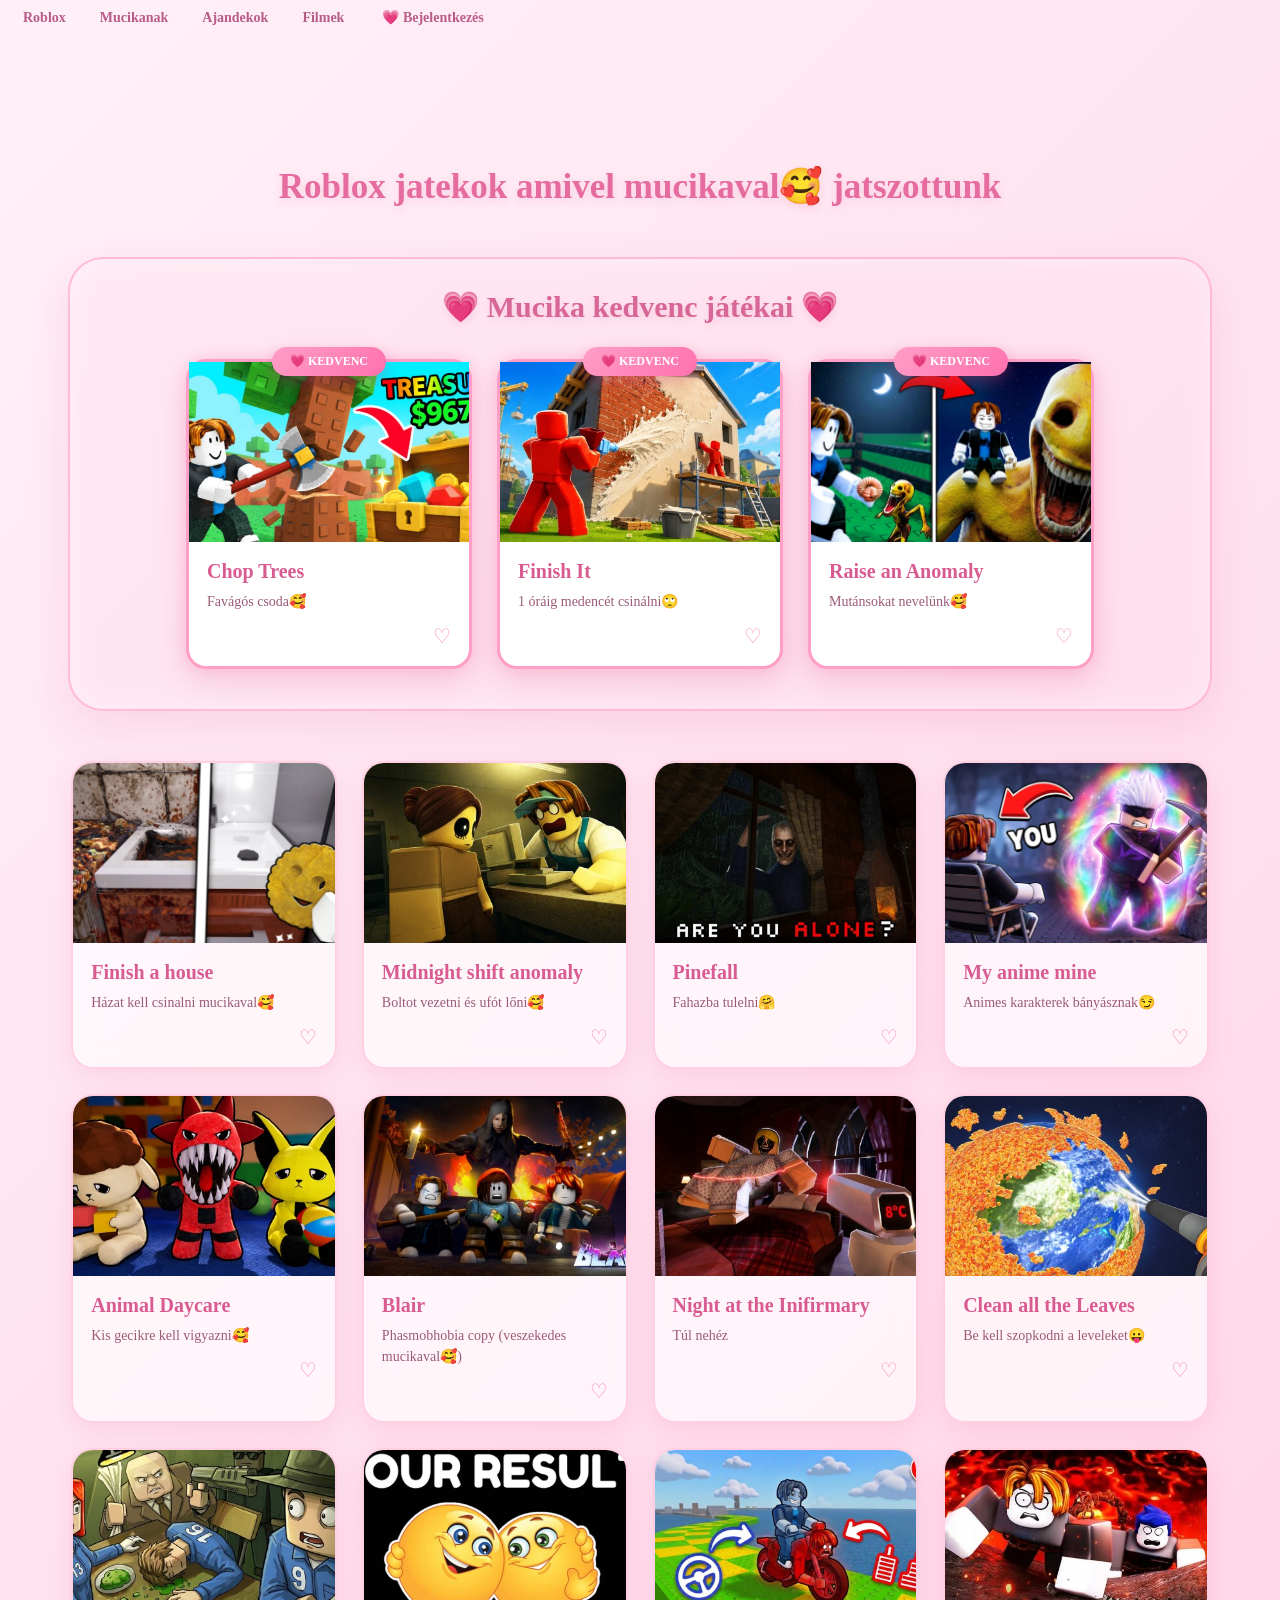
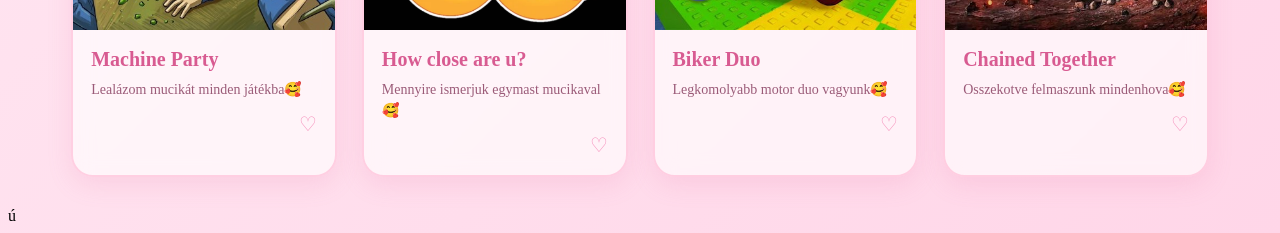
==== commit 30d3c9c6: "Refactor navigation and add login link Updated navigation links and added login link." ====
--- a/index.html
+++ b/index.html
@@ -12,11 +12,23 @@
 
     <head>
         <div class="nav-links">
-            <a href="index.html">Roblox</a>
-            <a href="rolam.html">Mucikanak</a>
-            <a href="ajandekok.html">Ajandekok</a>
-            <a href="filmek.html">Filmek</a>
-
+
+            <div class="nav-left">
+                <a href="index.html">Roblox</a>
+                <a href="rolam.html">Mucikanak</a>
+                <a href="ajandekok.html">Ajandekok</a>
+                <a href="filmek.html">Filmek</a>
+            </div>
+
+            <div class="nav-right">
+
+                <a href="login.html" id="loginLink">
+                    💗 Bejelentkezés
+                </a>
+
+  
+
+            </div>
 
         </div>
 
@@ -351,7 +363,6 @@
         });
 
     </script>
-
 </body>
 
 </html>ú
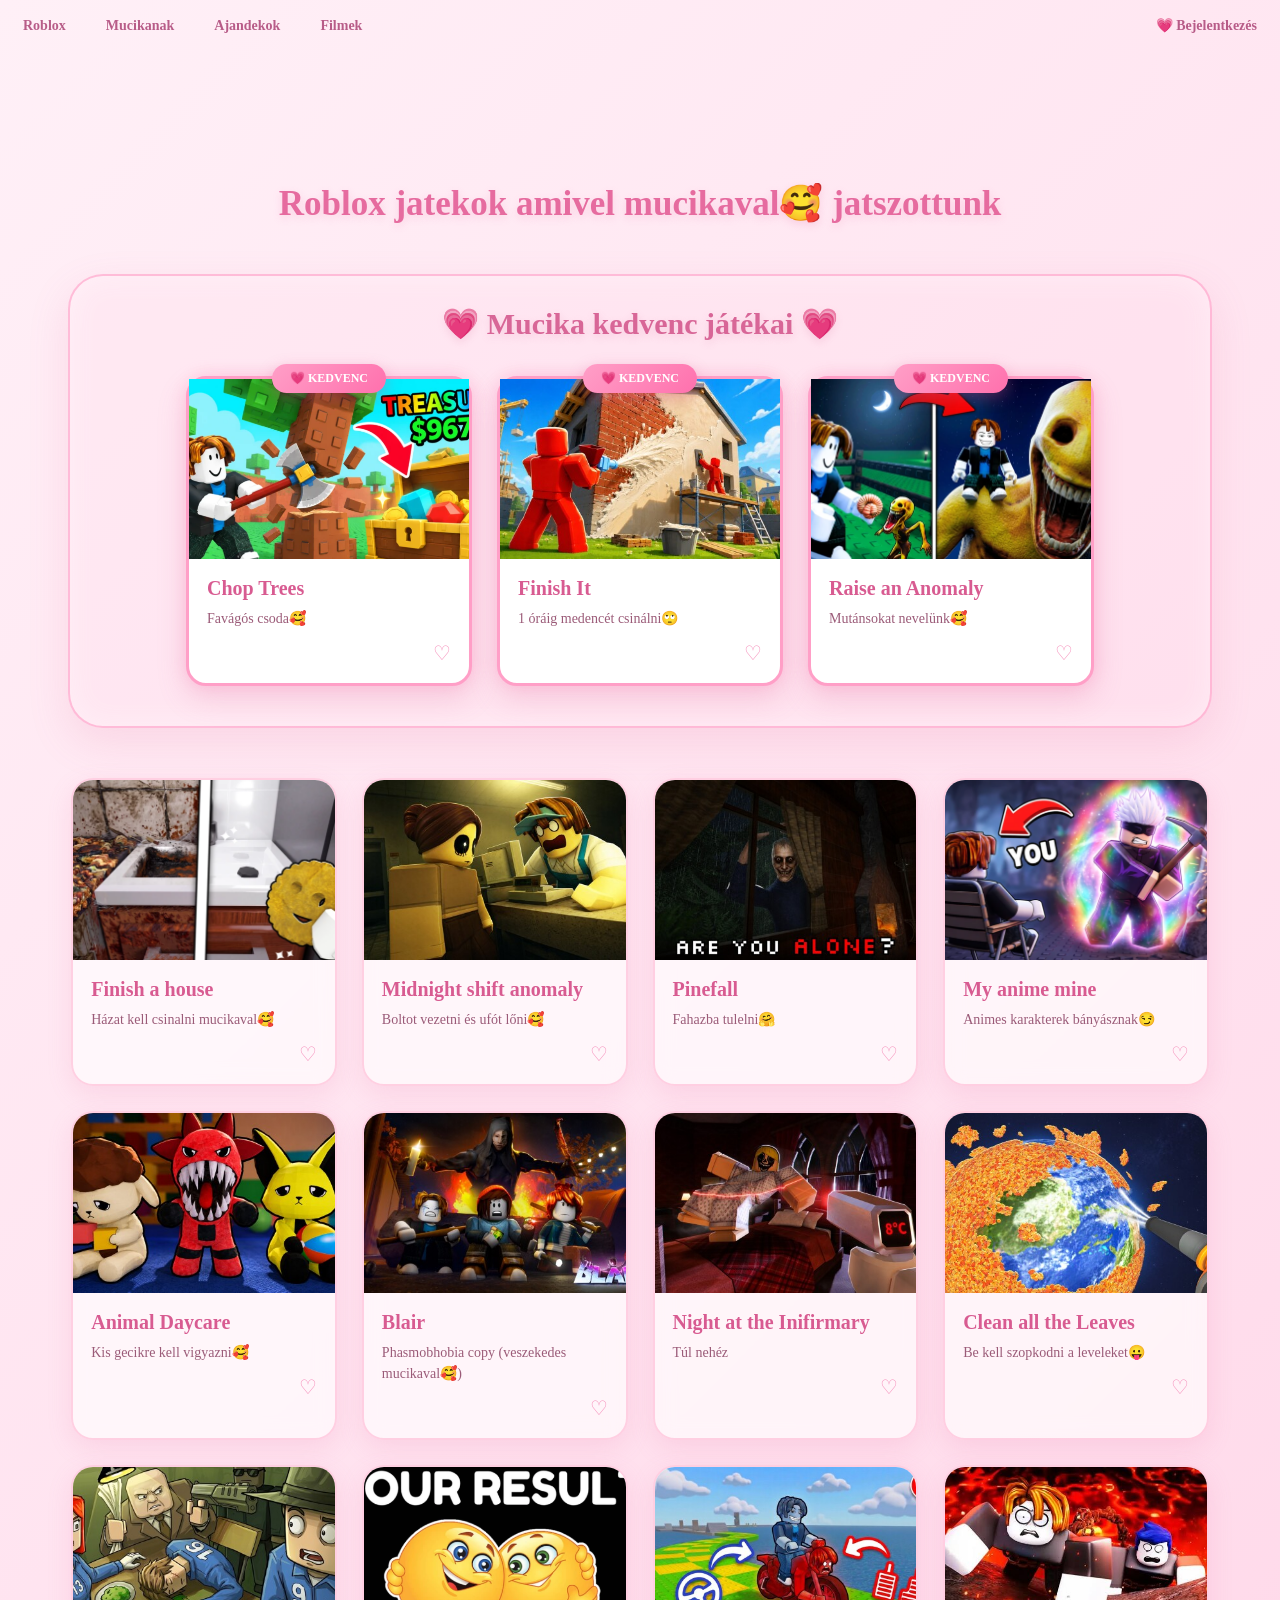
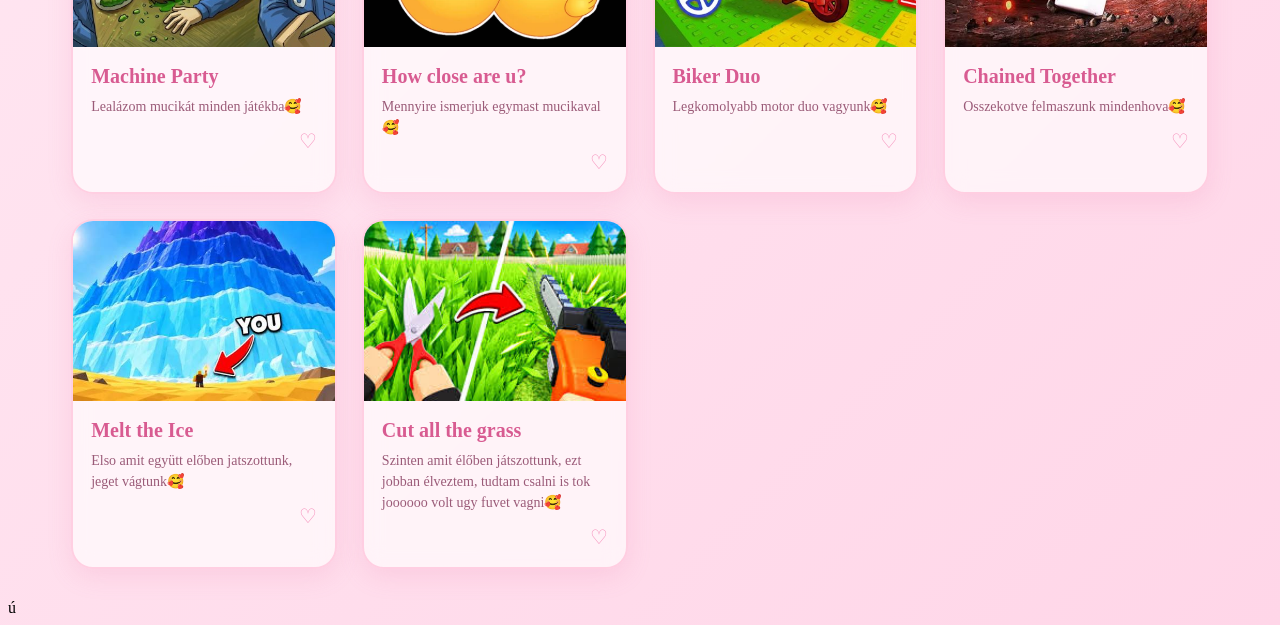
==== commit 131aa062: "Fix HTML structure and add new game entries" ====
--- a/index.html
+++ b/index.html
@@ -236,6 +236,24 @@
                     <p>Osszekotve felmaszunk mindenhova🥰</p>
                 </div>
             </div>
+
+            <div class="finishit">
+                <img src="meltice.jfif" alt="clean all the leaves" style="width:100%">
+                <div class="container">
+                    <h4><b>Melt the Ice</b></h4>
+                    <p>Elso amit együtt előben jatszottunk, jeget vágtunk🥰</p>
+                </div>
+            </div>
+
+            <div class="finishit">
+                <img src="cutgrass.jfif" alt="clean all the leaves" style="width:100%">
+                <div class="container">
+                    <h4><b>Cut all the grass</b></h4>
+                    <p>Szinten amit élőben játszottunk, ezt jobban élveztem, tudtam csalni is tok joooooo volt ugy fuvet vagni🥰</p>
+                </div>
+            </div>
+
+          
 
         </div>
 
--- a/style.css
+++ b/style.css
@@ -1751,14 +1751,10 @@
         30px 0 8px;
 
     text-shadow:
-        0 4px 12px
-        rgba(216, 102, 151, 0.2);
+        0 4px 12px rgba(216, 102, 151, 0.2);
 
     animation:
-        filmTitleFloat
-        3s
-        ease-in-out
-        infinite;
+        filmTitleFloat 3s ease-in-out infinite;
 }
 
 
@@ -1814,8 +1810,7 @@
     overflow: hidden;
 
     box-shadow:
-        0 15px 40px
-        rgba(210, 90, 140, 0.2);
+        0 15px 40px rgba(210, 90, 140, 0.2);
 
     transition:
         transform 0.4s ease,
@@ -1826,12 +1821,10 @@
 .film-card-new:hover {
 
     transform:
-        translateY(-12px)
-        rotate(1deg);
+        translateY(-12px) rotate(1deg);
 
     box-shadow:
-        0 25px 60px
-        rgba(210, 90, 140, 0.3);
+        0 25px 60px rgba(210, 90, 140, 0.3);
 }
 
 
@@ -1846,11 +1839,9 @@
     overflow: hidden;
 
     background:
-        linear-gradient(
-            135deg,
+        linear-gradient(135deg,
             #ffddeb,
-            #fff6fa
-        );
+            #fff6fa);
 }
 
 
@@ -1869,8 +1860,7 @@
 }
 
 
-.film-card-new:hover
-.film-card-photo img {
+.film-card-new:hover .film-card-photo img {
 
     transform:
         scale(1.06);
@@ -1953,11 +1943,9 @@
         25px;
 
     background:
-        linear-gradient(
-            135deg,
+        linear-gradient(135deg,
             #ff9fc7,
-            #ff70ad
-        );
+            #ff70ad);
 
     color:
         white;
@@ -1972,8 +1960,7 @@
         pointer;
 
     box-shadow:
-        0 8px 20px
-        rgba(230, 90, 150, 0.25);
+        0 8px 20px rgba(230, 90, 150, 0.25);
 
     transition:
         0.25s ease;
@@ -1986,8 +1973,7 @@
         scale(1.08);
 
     box-shadow:
-        0 12px 30px
-        rgba(230, 90, 150, 0.4);
+        0 12px 30px rgba(230, 90, 150, 0.4);
 }
 
 
@@ -2023,12 +2009,10 @@
         25px;
 
     background:
-        rgba(
-            255,
+        rgba(255,
             210,
             230,
-            0.78
-        );
+            0.78);
 
     backdrop-filter:
         blur(18px);
@@ -2075,12 +2059,10 @@
         15px;
 
     background:
-        rgba(
-            255,
+        rgba(255,
             250,
             253,
-            0.97
-        );
+            0.97);
 
     border:
         3px solid #ff9fc7;
@@ -2089,13 +2071,10 @@
         32px;
 
     box-shadow:
-        0 30px 90px
-        rgba(
-            180,
+        0 30px 90px rgba(180,
             70,
             120,
-            0.35
-        );
+            0.35);
 
     transform:
         scale(1);
@@ -2105,8 +2084,7 @@
 }
 
 
-.film-memory-open
-.film-memory-box {
+.film-memory-open .film-memory-box {
 
     transform:
         scale(1);
@@ -2180,10 +2158,7 @@
         8px;
 
     animation:
-        filmHeartFloat
-        2s
-        ease-in-out
-        infinite;
+        filmHeartFloat 2s ease-in-out infinite;
 }
 
 
@@ -2279,13 +2254,10 @@
         pointer;
 
     box-shadow:
-        0 8px 20px
-        rgba(
-            210,
+        0 8px 20px rgba(210,
             80,
             140,
-            0.3
-        );
+            0.3);
 
     transition:
         0.25s ease;
@@ -2295,8 +2267,7 @@
 .film-close:hover {
 
     transform:
-        scale(1.15)
-        rotate(10deg);
+        scale(1.15) rotate(10deg);
 
     background:
         #f477ad;
@@ -2317,17 +2288,11 @@
         100001;
 
     transform:
-        translate(
-            -50%,
-            -50%
-        )
-        scale(0);
+        translate(-50%,
+            -50%) scale(0);
 
     animation:
-        filmHeartExplosion
-        1.6s
-        ease-out
-        forwards;
+        filmHeartExplosion 1.6s ease-out forwards;
 }
 
 
@@ -2336,11 +2301,8 @@
     0% {
 
         transform:
-            translate(
-                -50%,
-                -50%
-            )
-            scale(0);
+            translate(-50%,
+                -50%) scale(0);
 
         opacity:
             0;
@@ -2349,11 +2311,8 @@
     15% {
 
         transform:
-            translate(
-                -50%,
-                -50%
-            )
-            scale(1.5);
+            translate(-50%,
+                -50%) scale(1.5);
 
         opacity:
             1;
@@ -2362,20 +2321,8 @@
     100% {
 
         transform:
-            translate(
-                calc(
-                    -50% +
-                    var(--heart-x)
-                ),
-                calc(
-                    -50% +
-                    var(--heart-y)
-                )
-            )
-            scale(0.6)
-            rotate(
-                var(--heart-rotation)
-            );
+            translate(calc(-50% + var(--heart-x)),
+                calc(-50% + var(--heart-y))) scale(0.6) rotate(var(--heart-rotation));
 
         opacity:
             0;
@@ -2465,22 +2412,17 @@
     height: 95px;
 
     background:
-        radial-gradient(
-            circle at 50% 50%,
+        radial-gradient(circle at 50% 50%,
             #8f0025 0%,
             #b40032 35%,
             #d40045 62%,
-            transparent 70%
-        );
+            transparent 70%);
 
     border-radius:
         52% 48% 61% 39%;
 
     filter:
-        drop-shadow(
-            0 4px 7px
-            rgba(130, 0, 30, 0.3)
-        );
+        drop-shadow(0 4px 7px rgba(130, 0, 30, 0.3));
 
     opacity: 0.95;
 
@@ -2563,8 +2505,7 @@
     left: -45px;
 
     transform:
-        rotate(-25deg)
-        scale(0.85);
+        rotate(-25deg) scale(0.85);
 }
 
 
@@ -2574,8 +2515,7 @@
     right: -45px;
 
     transform:
-        rotate(35deg)
-        scale(0.7);
+        rotate(35deg) scale(0.7);
 }
 
 
@@ -2585,8 +2525,7 @@
     left: -40px;
 
     transform:
-        rotate(55deg)
-        scale(0.62);
+        rotate(55deg) scale(0.62);
 }
 
 
@@ -2596,8 +2535,7 @@
     right: -40px;
 
     transform:
-        rotate(-40deg)
-        scale(0.55);
+        rotate(-40deg) scale(0.55);
 }
 
 
@@ -2618,18 +2556,13 @@
     z-index: 0;
 
     border:
-        2px solid
-        rgba(190, 0, 50, 0.35);
+        2px solid rgba(190, 0, 50, 0.35);
 
     box-shadow:
-        0 0 25px
-        rgba(190, 0, 50, 0.18);
+        0 0 25px rgba(190, 0, 50, 0.18);
 
     animation:
-        annaRedGlow
-        2.2s
-        ease-in-out
-        infinite;
+        annaRedGlow 2.2s ease-in-out infinite;
 }
 
 
@@ -2639,65 +2572,47 @@
     100% {
 
         box-shadow:
-            0 0 20px
-            rgba(190, 0, 50, 0.12);
+            0 0 20px rgba(190, 0, 50, 0.12);
 
     }
 
     50% {
 
         box-shadow:
-            0 0 38px
-            rgba(210, 0, 55, 0.35);
-
-    }
-
-}
-
-
-
-
-.anna-card:hover
-.anna-splatter-1 {
+            0 0 38px rgba(210, 0, 55, 0.35);
+
+    }
+
+}
+
+
+
+
+.anna-card:hover .anna-splatter-1 {
 
     animation:
-        annaSplash1
-        0.8s
-        ease-in-out
-        infinite alternate;
-}
-
-
-.anna-card:hover
-.anna-splatter-2 {
+        annaSplash1 0.8s ease-in-out infinite alternate;
+}
+
+
+.anna-card:hover .anna-splatter-2 {
 
     animation:
-        annaSplash2
-        0.9s
-        ease-in-out
-        infinite alternate;
-}
-
-
-.anna-card:hover
-.anna-splatter-3 {
+        annaSplash2 0.9s ease-in-out infinite alternate;
+}
+
+
+.anna-card:hover .anna-splatter-3 {
 
     animation:
-        annaSplash3
-        0.7s
-        ease-in-out
-        infinite alternate;
-}
-
-
-.anna-card:hover
-.anna-splatter-4 {
+        annaSplash3 0.7s ease-in-out infinite alternate;
+}
+
+
+.anna-card:hover .anna-splatter-4 {
 
     animation:
-        annaSplash4
-        1s
-        ease-in-out
-        infinite alternate;
+        annaSplash4 1s ease-in-out infinite alternate;
 }
 
 
@@ -2705,14 +2620,12 @@
 
     from {
         transform:
-            rotate(-25deg)
-            scale(0.82);
+            rotate(-25deg) scale(0.82);
     }
 
     to {
         transform:
-            rotate(-18deg)
-            scale(1);
+            rotate(-18deg) scale(1);
     }
 
 }
@@ -2722,14 +2635,12 @@
 
     from {
         transform:
-            rotate(35deg)
-            scale(0.68);
+            rotate(35deg) scale(0.68);
     }
 
     to {
         transform:
-            rotate(45deg)
-            scale(0.88);
+            rotate(45deg) scale(0.88);
     }
 
 }
@@ -2739,14 +2650,12 @@
 
     from {
         transform:
-            rotate(55deg)
-            scale(0.6);
+            rotate(55deg) scale(0.6);
     }
 
     to {
         transform:
-            rotate(65deg)
-            scale(0.78);
+            rotate(65deg) scale(0.78);
     }
 
 }
@@ -2756,14 +2665,12 @@
 
     from {
         transform:
-            rotate(-40deg)
-            scale(0.53);
+            rotate(-40deg) scale(0.53);
     }
 
     to {
         transform:
-            rotate(-30deg)
-            scale(0.72);
+            rotate(-30deg) scale(0.72);
     }
 
 }
@@ -2774,23 +2681,88 @@
 .anna-button {
 
     background:
-        linear-gradient(
-            135deg,
+        linear-gradient(135deg,
             #8f002b,
             #c90042,
-            #ed1455
-        );
+            #ed1455);
 
     box-shadow:
-        0 8px 25px
-        rgba(170, 0, 50, 0.35);
+        0 8px 25px rgba(170, 0, 50, 0.35);
 }
 
 
 .anna-button:hover {
 
     box-shadow:
-        0 12px 35px
-        rgba(190, 0, 55, 0.55);
-
-}
+        0 12px 35px rgba(190, 0, 55, 0.55);
+
+}
+
+.nav-links {
+    display: flex;
+    justify-content: space-between;
+    align-items: center;
+    width: 100%;
+    box-sizing: border-box;
+}
+
+.nav-left {
+    display: flex;
+    align-items: center;
+    gap: 10px;
+}
+
+.nav-right {
+    display: flex;
+    align-items: center;
+    margin-left: auto;
+}
+
+.profile-link {
+    display: none;
+    align-items: center;
+    gap: 9px;
+    text-decoration: none;
+    color: #d45f91;
+    font-weight: bold;
+    padding: 5px 12px 5px 5px;
+    border-radius: 30px;
+    background: rgba(255, 235, 244, 0.95);
+    transition: 0.25s ease;
+    cursor: pointer;
+}
+
+.profile-link:hover {
+    transform: scale(1.05);
+    background: #ffe0ec;
+}
+
+.profile-link img {
+    width: 38px;
+    height: 38px;
+    object-fit: cover;
+    border-radius: 50%;
+    border: 2px solid #ff9fc7;
+    display: block;
+}
+
+.profile-link span {
+    display: inline-block;
+    color: #d45f91;
+    font-size: 15px;
+}
+
+@media (max-width: 700px) {
+    .nav-links {
+        flex-wrap: wrap;
+        gap: 8px;
+    }
+
+    .nav-left {
+        flex-wrap: wrap;
+    }
+
+    .nav-right {
+        margin-left: 0;
+    }
+}
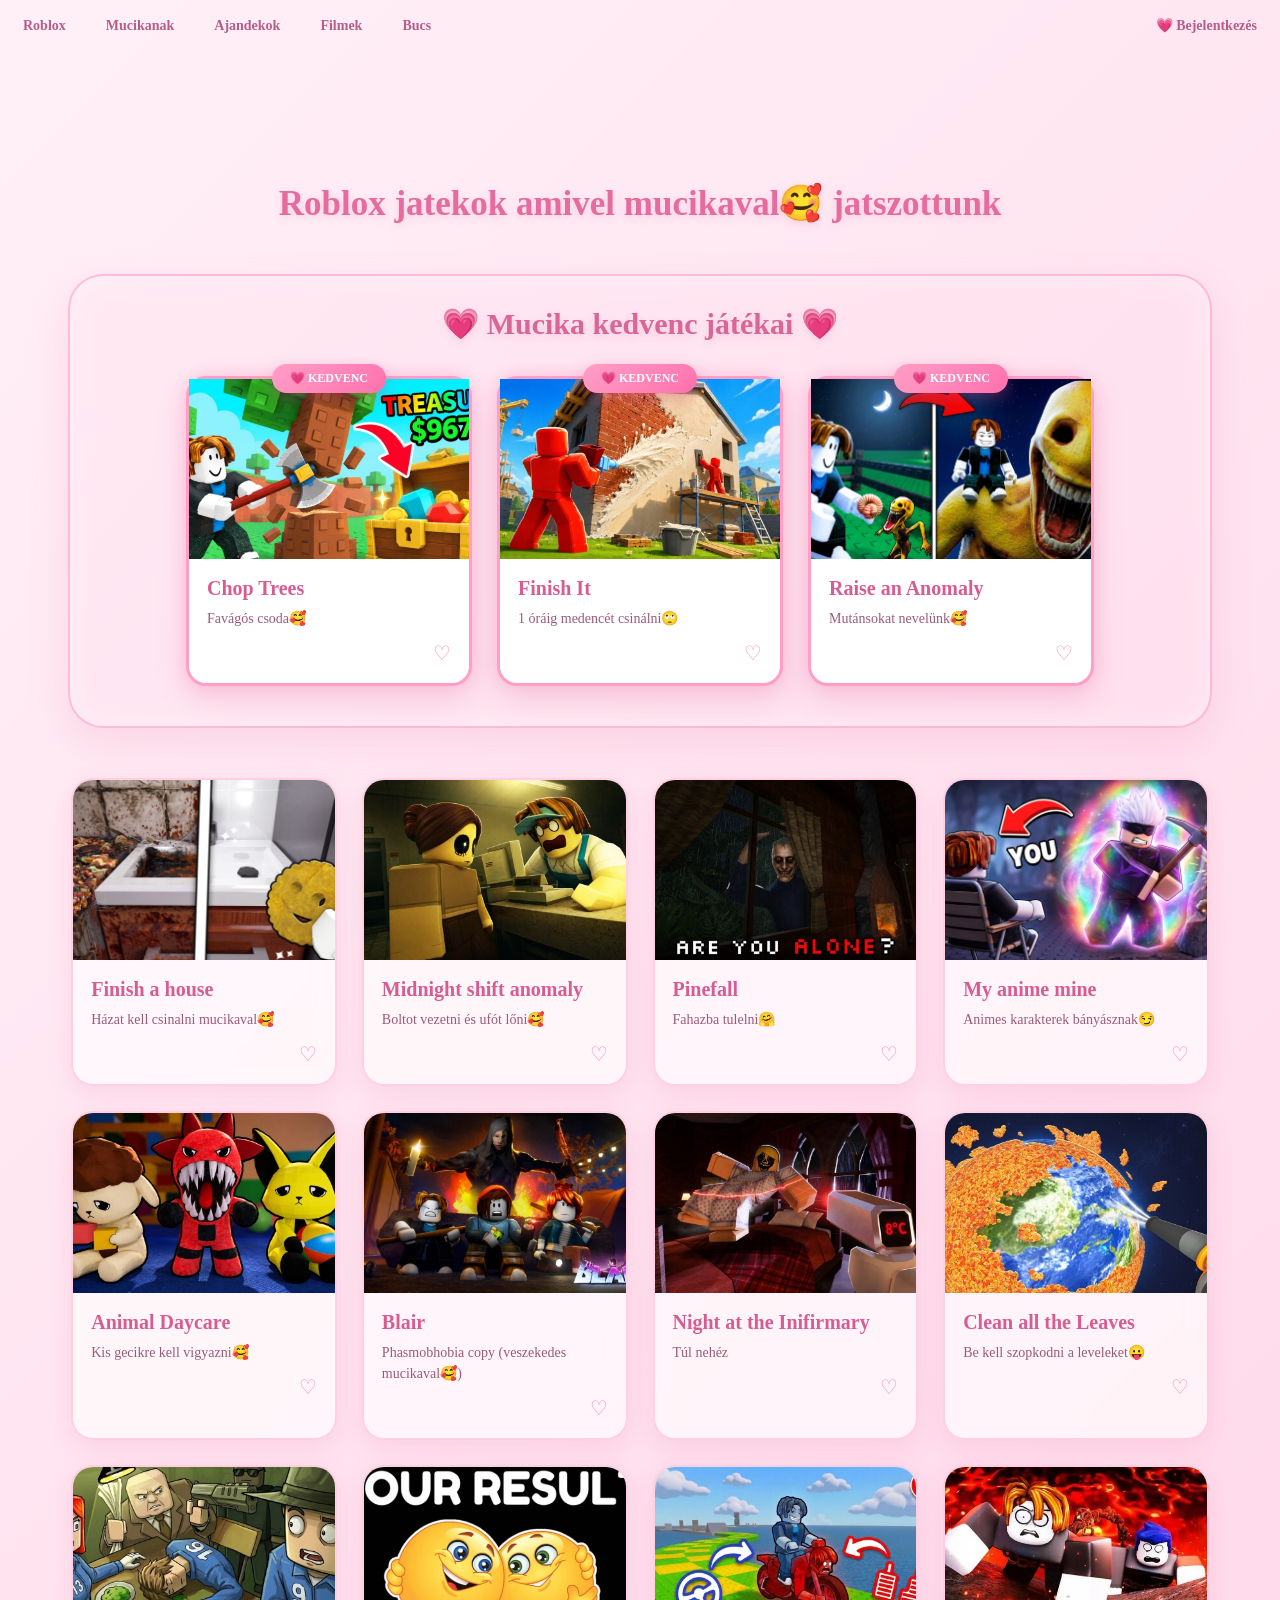
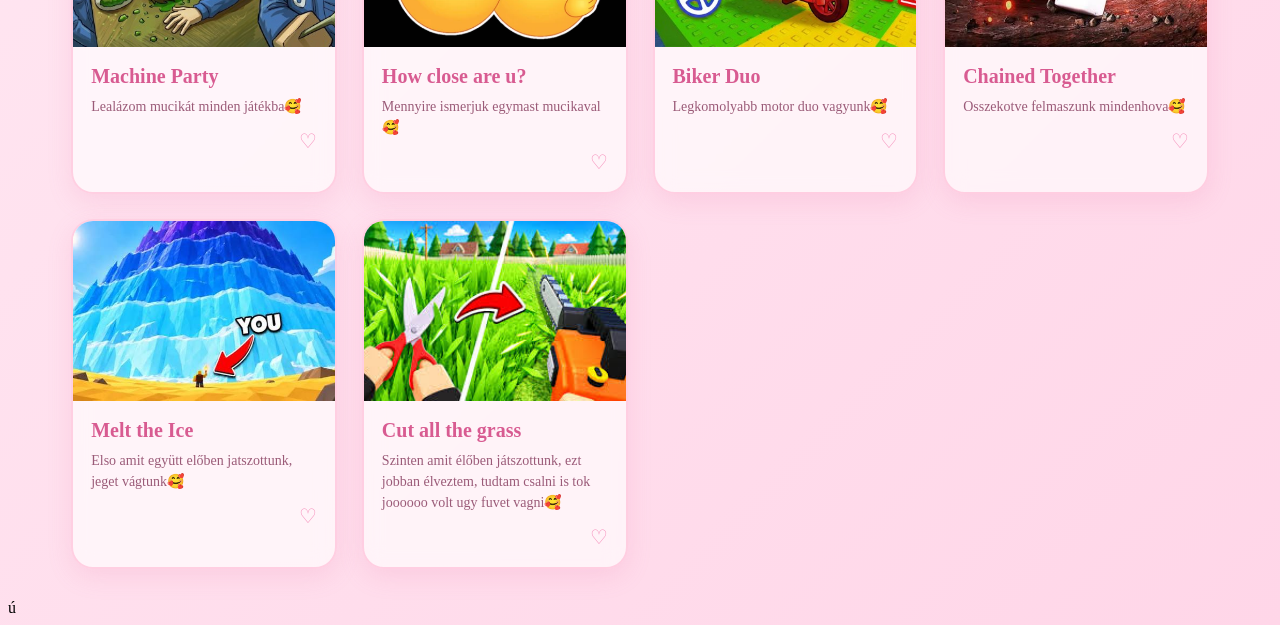
==== commit f2235762: "Add 'Bucs' link to navigation Added new navigation link for 'Bucs' in the navigation bar." ====
--- a/index.html
+++ b/index.html
@@ -18,6 +18,8 @@
                 <a href="rolam.html">Mucikanak</a>
                 <a href="ajandekok.html">Ajandekok</a>
                 <a href="filmek.html">Filmek</a>
+                                <a href="bucsu.html">Bucs</a>
+
             </div>
 
             <div class="nav-right">
--- a/style.css
+++ b/style.css
@@ -2766,3 +2766,1250 @@
         margin-left: 0;
     }
 }
+
+#openGift,
+#closeGift,
+#openGift2,
+#closeGift2 {
+    border: none;
+    padding: 14px 28px;
+    border-radius: 25px;
+    background: linear-gradient(135deg, #ff9fc7, #ff70ad);
+    color: white;
+    font-size: 16px;
+    font-weight: bold;
+    cursor: pointer;
+    box-shadow: 0 8px 20px rgba(230, 90, 150, 0.25);
+    transition: 0.25s ease;
+}
+
+#openGift:hover,
+#closeGift:hover,
+#openGift2:hover,
+#closeGift2:hover {
+    transform: translateY(-3px) scale(1.05);
+    box-shadow: 0 12px 25px rgba(230, 90, 150, 0.35);
+}
+
+#openGift:active,
+#closeGift:active,
+#openGift2:active,
+#closeGift2:active {
+    transform: scale(0.97);
+}
+
+.third-film-card {
+    position: relative;
+    overflow: visible !important;
+}
+
+.third-film-card .film-card-photo {
+    overflow: hidden;
+    border-radius: 27px 27px 0 0;
+}
+
+.third-film-decoration {
+    position: absolute;
+    z-index: 20;
+    font-size: 32px;
+    pointer-events: none;
+    animation: thirdDecorationFloat 3s ease-in-out infinite;
+}
+
+.decoration-1 {
+    top: 25px;
+    left: -25px;
+}
+
+.decoration-2 {
+    top: 100px;
+    right: -25px;
+}
+
+.decoration-3 {
+    top: -15px;
+    left: 25%;
+}
+
+.decoration-4 {
+    top: -20px;
+    right: 25%;
+}
+
+.decoration-5 {
+    bottom: 90px;
+    left: -20px;
+}
+
+.decoration-6 {
+    bottom: 110px;
+    right: -25px;
+}
+
+.decoration-7 {
+    bottom: 25px;
+    left: 15%;
+}
+
+.decoration-8 {
+    bottom: 20px;
+    right: 15%;
+}
+
+.third-film-tag {
+    background: linear-gradient(135deg, #ffb6d5, #ff8fbd);
+    color: white;
+}
+
+.third-film-explosion {
+    position: fixed;
+    z-index: 100005;
+    pointer-events: none;
+    transform: translate(-50%, -50%) scale(0);
+    animation: thirdFilmExplosion 1.7s ease-out forwards;
+}
+
+@keyframes thirdDecorationFloat {
+    0%, 100% {
+        transform: translateY(0) rotate(-5deg);
+    }
+
+    50% {
+        transform: translateY(-8px) rotate(5deg);
+    }
+}
+
+@keyframes thirdFilmExplosion {
+    0% {
+        opacity: 1;
+        transform: translate(-50%, -50%) scale(0.3) rotate(0deg);
+    }
+
+    70% {
+        opacity: 1;
+    }
+
+    100% {
+        opacity: 0;
+        transform: translate(
+            calc(-50% + var(--third-x)),
+            calc(-50% + var(--third-y))
+        ) scale(1.2) rotate(var(--third-rotate));
+    }
+}
+
+.love-letter {
+    width: 100%;
+    display: flex;
+    flex-direction: column;
+    align-items: center;
+    margin: 100px 0 130px;
+}
+
+.love-envelope {
+    position: relative;
+    width: 330px;
+    height: 220px;
+    cursor: pointer;
+    transition: 0.4s ease;
+}
+
+.love-envelope-back {
+    position: absolute;
+    inset: 0;
+    background: linear-gradient(135deg, #ffc9df, #ff91bd);
+    border-radius: 20px;
+    box-shadow: 0 15px 35px rgba(216, 102, 151, 0.25);
+}
+
+.love-envelope-front {
+    position: absolute;
+    left: 0;
+    bottom: 0;
+    width: 100%;
+    height: 75%;
+    background: linear-gradient(135deg, #ff9fc8, #ff78ad);
+    clip-path: polygon(0 0, 50% 55%, 100% 0, 100% 100%, 0 100%);
+    border-radius: 0 0 20px 20px;
+    z-index: 5;
+}
+
+.love-flap {
+    position: absolute;
+    top: 0;
+    left: 0;
+    width: 100%;
+    height: 58%;
+    background: #ffacd0;
+    clip-path: polygon(0 0, 100% 0, 50% 100%);
+    transform-origin: top center;
+    transition: transform 0.9s cubic-bezier(.2,.8,.2,1);
+    z-index: 7;
+}
+
+.love-seal {
+    position: absolute;
+    left: 50%;
+    top: 53%;
+    transform: translate(-50%, -50%);
+    width: 65px;
+    height: 65px;
+    display: flex;
+    align-items: center;
+    justify-content: center;
+    background: #ff6fa8;
+    border-radius: 50%;
+    font-size: 32px;
+    z-index: 10;
+    box-shadow: 0 7px 20px rgba(216, 80, 135, 0.3);
+    transition: 0.4s ease;
+}
+
+.love-paper {
+    position: fixed;
+    left: 50%;
+    top: 50%;
+    width: min(850px, calc(100vw - 30px));
+    height: min(650px, calc(100vh - 30px));
+    background: linear-gradient(145deg, #fffaff, #fff0f7);
+    border-radius: 30px;
+    transform: translate(-50%, -50%) scale(0.3);
+    opacity: 0;
+    visibility: hidden;
+    pointer-events: none;
+    transition:
+        transform 0.7s cubic-bezier(.2,.8,.2,1),
+        opacity 0.4s ease;
+    z-index: 100000;
+    box-shadow:
+        0 25px 80px rgba(216, 80, 135, 0.3),
+        0 0 0 4px rgba(255, 190, 215, 0.5);
+    padding: 50px;
+    box-sizing: border-box;
+    overflow-y: auto;
+}
+
+.love-paper-content {
+    width: 100%;
+    min-height: 100%;
+    display: flex;
+    flex-direction: column;
+    align-items: center;
+    justify-content: center;
+    text-align: center;
+    color: #89516d;
+    box-sizing: border-box;
+}
+
+.love-paper-hearts {
+    font-size: 30px;
+    color: #ee8eb5;
+    margin-bottom: 15px;
+}
+
+.love-paper-content h2 {
+    margin: 10px 0 25px;
+    color: #d86697;
+    font-size: 38px;
+}
+
+.love-paper-content p {
+    width: 100%;
+    max-width: 650px;
+    margin: 10px auto;
+    font-size: 20px;
+    line-height: 1.8;
+}
+
+.love-paper-content p:first-of-type {
+    color: #d86697;
+    font-size: 38px;
+    font-weight: 700;
+}
+
+.love-paper-bottom {
+    margin-top: 25px;
+    color: #ee8eb5;
+    font-size: 25px;
+    letter-spacing: 8px;
+}
+
+.love-close {
+    position: absolute;
+    top: 15px;
+    right: 15px;
+    width: 46px;
+    height: 46px;
+    border: none;
+    border-radius: 50%;
+    background: #ffd0e3;
+    color: #c65382;
+    font-size: 28px;
+    line-height: 1;
+    cursor: pointer;
+    z-index: 100001;
+}
+
+.love-envelope.open .love-paper {
+    opacity: 1;
+    visibility: visible;
+    pointer-events: auto;
+    transform: translate(-50%, -50%) scale(1);
+}
+
+@media (max-width: 600px) {
+
+    .love-letter {
+        margin: 70px 0 90px;
+    }
+
+    .love-envelope {
+        width: 280px;
+        height: 185px;
+    }
+
+    .love-paper {
+        width: calc(100vw - 24px);
+        height: calc(100vh - 24px);
+        max-height: none;
+        border-radius: 22px;
+        padding: 55px 22px 30px;
+    }
+
+    .love-paper-content {
+        min-height: 100%;
+        justify-content: center;
+    }
+
+    .love-paper-hearts {
+        font-size: 24px;
+        margin-bottom: 8px;
+    }
+
+    .love-paper-content h2 {
+        font-size: 27px;
+        margin: 8px 0 20px;
+    }
+
+    .love-paper-content p {
+        max-width: 100%;
+        font-size: 16px;
+        line-height: 1.65;
+    }
+
+    .love-paper-content p:first-of-type {
+        font-size: 30px;
+    }
+
+    .love-paper-bottom {
+        font-size: 20px;
+        margin-top: 20px;
+    }
+
+    .love-close {
+        top: 12px;
+        right: 12px;
+        width: 42px;
+        height: 42px;
+        font-size: 25px;
+    }
+}
+
+.love-close:hover {
+    transform: scale(1.1);
+    background: #ffb8d3;
+}
+
+.love-envelope.open .love-flap {
+    transform: rotateX(180deg);
+}
+
+.love-envelope.open .love-seal {
+    opacity: 0;
+    transform: translate(-50%, -50%) scale(0.5);
+}
+
+.love-envelope.open .love-paper {
+    opacity: 1;
+    visibility: visible;
+    pointer-events: auto;
+    transform: translate(-50%, -50%) scale(1);
+}
+
+.love-envelope.open {
+    cursor: default;
+}
+
+.love-letter-label {
+    margin-top: 30px;
+    color: #b85b84;
+    font-size: 18px;
+    font-weight: 600;
+    text-align: center;
+}
+
+.love-explosion-heart {
+    position: fixed;
+    left: 50%;
+    top: 50%;
+    z-index: 99999;
+    pointer-events: none;
+    transform: translate(-50%, -50%) scale(0);
+    animation: loveHeartExplosion 2.3s ease-out forwards;
+}
+
+@keyframes loveHeartExplosion {
+
+    0% {
+        opacity: 0;
+        transform: translate(-50%, -50%) scale(0) rotate(0deg);
+    }
+
+    15% {
+        opacity: 1;
+        transform: translate(-50%, -50%) scale(1.2) rotate(90deg);
+    }
+
+    100% {
+        opacity: 0;
+        transform:
+            translate(
+                calc(-50% + var(--love-x)),
+                calc(-50% + var(--love-y))
+            )
+            scale(0.7)
+            rotate(var(--love-rotation));
+    }
+}
+
+@media (max-width: 600px) {
+
+    .love-envelope {
+        width: 300px;
+        height: 200px;
+    }
+
+    .love-paper {
+        width: 90vw;
+        min-height: 420px;
+        padding: 45px 25px;
+    }
+
+    .love-paper-content {
+        min-height: 320px;
+    }
+
+    .love-paper-content h2 {
+        font-size: 30px;
+    }
+
+    .love-paper-content p {
+        font-size: 17px;
+    }
+
+    .love-paper-content p:first-of-type {
+        font-size: 32px;
+    }
+}
+
+
+@media (max-width: 600px) {
+    .film-card-wrap {
+        display: flex !important;
+        flex-direction: column !important;
+        align-items: center !important;
+        justify-content: flex-start !important;
+        gap: 35px !important;
+        width: 100% !important;
+        max-width: 100% !important;
+        padding: 0 15px !important;
+        box-sizing: border-box !important;
+    }
+
+    .film-card-wrap .film-card-new {
+        display: block !important;
+        position: relative !important;
+        width: 100% !important;
+        max-width: 380px !important;
+        min-width: 0 !important;
+        margin: 0 !important;
+        flex: 0 0 auto !important;
+        box-sizing: border-box !important;
+    }
+
+    .film-card-wrap .film-card-photo {
+        width: 100% !important;
+        max-width: 100% !important;
+        height: auto !important;
+        overflow: hidden !important;
+        box-sizing: border-box !important;
+    }
+
+    .film-card-wrap .film-card-photo img {
+        display: block !important;
+        width: 100% !important;
+        max-width: 100% !important;
+        height: auto !important;
+        box-sizing: border-box !important;
+    }
+
+    .film-card-wrap .film-card-content {
+        width: 100% !important;
+        max-width: 100% !important;
+        box-sizing: border-box !important;
+    }
+
+    .film-card-wrap .third-film-card {
+        margin-bottom: 0 !important;
+    }
+}
+.bucsu-page {
+    background:
+        radial-gradient(circle at 50% 20%, rgba(120, 0, 20, 0.25), transparent 35%),
+        linear-gradient(180deg, #080808 0%, #12080a 55%, #050505 100%);
+    color: #eeeeee;
+    min-height: 100vh;
+    overflow-x: hidden;
+}
+
+.bucsu-page .nav-links {
+    background: rgba(5, 5, 5, 0.92);
+    border-bottom: 1px solid rgba(190, 20, 45, 0.35);
+}
+
+.bucsu-page .nav-links a {
+    color: #eeeeee;
+}
+
+.bucsu-page .nav-links a:hover {
+    color: #ff3b52;
+}
+
+.bucsu-main {
+    min-height: calc(100vh - 90px);
+    display: flex;
+    flex-direction: column;
+    align-items: center;
+    justify-content: center;
+    text-align: center;
+    padding: 80px 20px 120px;
+    box-sizing: border-box;
+}
+
+.bucsu-title {
+    margin: 0;
+    color: #eeeeee;
+    font-size: 64px;
+    letter-spacing: 5px;
+    text-shadow:
+        0 0 20px rgba(255, 30, 55, 0.35),
+        0 5px 20px rgba(0, 0, 0, 0.8);
+}
+
+.bucsu-subtitle {
+    margin: 15px 0 60px;
+    color: #a9a9a9;
+    font-size: 18px;
+}
+
+.bucsu-letter {
+    width: 100%;
+    display: flex;
+    flex-direction: column;
+    align-items: center;
+}
+
+.bucsu-envelope {
+    position: relative;
+    width: 360px;
+    height: 240px;
+    cursor: pointer;
+}
+
+.bucsu-envelope-back {
+    position: absolute;
+    inset: 0;
+    background: linear-gradient(135deg, #26080d, #100307);
+    border: 1px solid rgba(255, 40, 60, 0.4);
+    border-radius: 18px;
+    box-shadow:
+        0 20px 50px rgba(0, 0, 0, 0.7),
+        0 0 30px rgba(180, 0, 30, 0.15);
+}
+
+.bucsu-envelope-front {
+    position: absolute;
+    left: 0;
+    bottom: 0;
+    width: 100%;
+    height: 75%;
+    background: linear-gradient(135deg, #310a11, #160307);
+    clip-path: polygon(0 0, 50% 55%, 100% 0, 100% 100%, 0 100%);
+    border-radius: 0 0 18px 18px;
+    border-bottom: 1px solid rgba(255, 40, 60, 0.35);
+    z-index: 5;
+}
+
+.bucsu-flap {
+    position: absolute;
+    top: 0;
+    left: 0;
+    width: 100%;
+    height: 58%;
+    background: linear-gradient(135deg, #3b0b14, #190409);
+    clip-path: polygon(0 0, 100% 0, 50% 100%);
+    transform-origin: top center;
+    transition: transform 0.9s cubic-bezier(.2,.8,.2,1);
+    z-index: 7;
+}
+
+.bucsu-seal {
+    position: absolute;
+    left: 50%;
+    top: 53%;
+    transform: translate(-50%, -50%);
+    width: 68px;
+    height: 68px;
+    display: flex;
+    align-items: center;
+    justify-content: center;
+    background: #a90022;
+    border: 2px solid #ff304c;
+    border-radius: 50%;
+    font-size: 30px;
+    z-index: 10;
+    box-shadow:
+        0 7px 25px rgba(180, 0, 30, 0.45),
+        0 0 20px rgba(255, 20, 50, 0.2);
+    transition: 0.4s ease;
+}
+
+.bucsu-envelope-text {
+    position: absolute;
+    left: 50%;
+    top: 84%;
+    transform: translate(-50%, -50%);
+    z-index: 9;
+    color: #eeeeee;
+    font-size: 24px;
+    font-weight: 700;
+    letter-spacing: 3px;
+    text-shadow: 0 2px 8px #000000;
+}
+
+.bucsu-paper {
+    position: fixed;
+    left: 50%;
+    top: 50%;
+    width: min(620px, 85vw);
+    max-height: 75vh;
+    overflow-y: auto;
+    background:
+        linear-gradient(145deg, #171717, #0d0d0d);
+    border: 3px solid #7d1729;
+    border-radius: 28px;
+    transform: translate(-50%, -50%) scale(0.3);
+    opacity: 0;
+    visibility: hidden;
+    pointer-events: none;
+    transition:
+        transform 0.7s cubic-bezier(.2,.8,.2,1),
+        opacity 0.4s ease;
+    z-index: 100000;
+    box-shadow:
+        0 25px 80px rgba(0, 0, 0, 0.8),
+        0 0 50px rgba(160, 0, 30, 0.2);
+    padding: 45px;
+    box-sizing: border-box;
+}
+
+.bucsu-envelope.open::before {
+    content: "";
+    position: fixed;
+    inset: 0;
+    background: rgba(0, 0, 0, 0.72);
+    backdrop-filter: blur(8px);
+    -webkit-backdrop-filter: blur(8px);
+    z-index: 99999;
+}
+
+.bucsu-paper-content {
+    min-height: 360px;
+    display: flex;
+    flex-direction: column;
+    align-items: center;
+    justify-content: center;
+    text-align: center;
+    color: #cfcfcf;
+}
+
+.bucsu-paper-hearts {
+    font-size: 28px;
+    margin-bottom: 10px;
+}
+
+.bucsu-paper-content h2 {
+    margin: 10px 0 30px;
+    color: #ff304c;
+    font-size: 42px;
+    letter-spacing: 2px;
+}
+
+.bucsu-paper-content p {
+    max-width: 520px;
+    margin: 10px auto;
+    color: #bdbdbd;
+    font-size: 18px;
+    line-height: 1.8;
+}
+
+.bucsu-paper-bottom {
+    margin-top: 25px;
+    font-size: 24px;
+    letter-spacing: 8px;
+}
+
+.bucsu-close {
+    position: absolute;
+    top: 16px;
+    right: 18px;
+    width: 46px;
+    height: 46px;
+    border: none;
+    border-radius: 50%;
+    background: #2a0a10;
+    color: #ff4058;
+    font-size: 30px;
+    line-height: 1;
+    cursor: pointer;
+    z-index: 100001;
+    transition: 0.25s ease;
+}
+
+.bucsu-close:hover {
+    transform: scale(1.1);
+    background: #4a0d18;
+}
+
+.bucsu-envelope.open .bucsu-flap {
+    transform: rotateX(180deg);
+}
+
+.bucsu-envelope.open .bucsu-seal {
+    opacity: 0;
+    transform: translate(-50%, -50%) scale(0.5);
+}
+
+.bucsu-envelope.open .bucsu-envelope-text {
+    opacity: 0;
+}
+
+.bucsu-envelope.open .bucsu-paper {
+    opacity: 1;
+    visibility: visible;
+    pointer-events: auto;
+    transform: translate(-50%, -50%) scale(1);
+}
+
+.bucsu-envelope.open {
+    cursor: default;
+}
+
+.bucsu-label {
+    margin-top: 30px;
+    color: #777777;
+    font-size: 17px;
+}
+
+.bucsu-hearts {
+    position: fixed;
+    inset: 0;
+    pointer-events: none;
+    overflow: hidden;
+    z-index: 1;
+}
+
+.bucsu-hearts span {
+    position: absolute;
+    top: -60px;
+    font-size: 25px;
+    animation: bucsuFall linear infinite;
+    opacity: 0.8;
+}
+
+.bucsu-hearts span:nth-child(1) { left: 3%; animation-duration: 8s; }
+.bucsu-hearts span:nth-child(2) { left: 9%; animation-duration: 11s; animation-delay: 2s; }
+.bucsu-hearts span:nth-child(3) { left: 15%; animation-duration: 9s; animation-delay: 4s; }
+.bucsu-hearts span:nth-child(4) { left: 22%; animation-duration: 12s; animation-delay: 1s; }
+.bucsu-hearts span:nth-child(5) { left: 29%; animation-duration: 8s; animation-delay: 5s; }
+.bucsu-hearts span:nth-child(6) { left: 36%; animation-duration: 10s; animation-delay: 2s; }
+.bucsu-hearts span:nth-child(7) { left: 43%; animation-duration: 13s; animation-delay: 6s; }
+.bucsu-hearts span:nth-child(8) { left: 50%; animation-duration: 9s; animation-delay: 3s; }
+.bucsu-hearts span:nth-child(9) { left: 57%; animation-duration: 11s; animation-delay: 5s; }
+.bucsu-hearts span:nth-child(10) { left: 64%; animation-duration: 8s; animation-delay: 1s; }
+.bucsu-hearts span:nth-child(11) { left: 70%; animation-duration: 12s; animation-delay: 4s; }
+.bucsu-hearts span:nth-child(12) { left: 76%; animation-duration: 9s; animation-delay: 2s; }
+.bucsu-hearts span:nth-child(13) { left: 82%; animation-duration: 13s; animation-delay: 6s; }
+.bucsu-hearts span:nth-child(14) { left: 88%; animation-duration: 10s; animation-delay: 3s; }
+.bucsu-hearts span:nth-child(15) { left: 94%; animation-duration: 8s; animation-delay: 5s; }
+.bucsu-hearts span:nth-child(16) { left: 18%; animation-duration: 14s; animation-delay: 7s; }
+.bucsu-hearts span:nth-child(17) { left: 47%; animation-duration: 12s; animation-delay: 8s; }
+.bucsu-hearts span:nth-child(18) { left: 68%; animation-duration: 14s; animation-delay: 4s; }
+.bucsu-hearts span:nth-child(19) { left: 79%; animation-duration: 11s; animation-delay: 7s; }
+.bucsu-hearts span:nth-child(20) { left: 98%; animation-duration: 13s; animation-delay: 2s; }
+
+@keyframes bucsuFall {
+    0% {
+        transform: translateY(-80px) rotate(0deg);
+        opacity: 0;
+    }
+
+    10% {
+        opacity: 0.85;
+    }
+
+    90% {
+        opacity: 0.7;
+    }
+
+    100% {
+        transform: translateY(110vh) rotate(360deg);
+        opacity: 0;
+    }
+}
+
+.bucsu-explosion-heart {
+    position: fixed;
+    left: 50%;
+    top: 50%;
+    pointer-events: none;
+    z-index: 100002;
+    transform: translate(-50%, -50%) scale(0);
+    animation: bucsuHeartExplosion 2.3s ease-out forwards;
+}
+
+@keyframes bucsuHeartExplosion {
+    0% {
+        opacity: 0;
+        transform: translate(-50%, -50%) scale(0) rotate(0deg);
+    }
+
+    15% {
+        opacity: 1;
+        transform: translate(-50%, -50%) scale(1.2) rotate(90deg);
+    }
+
+    100% {
+        opacity: 0;
+        transform:
+            translate(
+                calc(-50% + var(--bucsu-x)),
+                calc(-50% + var(--bucsu-y))
+            )
+            scale(0.7)
+            rotate(var(--bucsu-rotation));
+    }
+}
+
+@media (max-width: 600px) {
+
+    .bucsu-main {
+        padding: 70px 15px 100px;
+    }
+
+    .bucsu-title {
+        font-size: 45px;
+    }
+
+    .bucsu-subtitle {
+        font-size: 15px;
+        margin-bottom: 45px;
+    }
+
+    .bucsu-envelope {
+        width: 300px;
+        height: 200px;
+    }
+
+    .bucsu-paper {
+        width: 85vw;
+        max-height: 78vh;
+        padding: 35px 20px;
+    }
+
+    .bucsu-paper-content {
+        min-height: 320px;
+    }
+
+    .bucsu-paper-content h2 {
+        font-size: 32px;
+    }
+
+    .bucsu-paper-content p {
+        font-size: 16px;
+        line-height: 1.7;
+    }
+
+    .bucsu-close {
+        top: 12px;
+        right: 12px;
+    }
+
+    .bucsu-label {
+        font-size: 15px;
+    }
+}
+
+.memories-button {
+    margin-top: 35px;
+    padding: 15px 30px;
+    border: 1px solid #8d182c;
+    border-radius: 30px;
+    background: linear-gradient(135deg, #26080d, #120306);
+    color: #eeeeee;
+    font-size: 16px;
+    font-weight: 700;
+    cursor: pointer;
+    box-shadow:
+        0 10px 30px rgba(0, 0, 0, 0.5),
+        0 0 20px rgba(160, 0, 30, 0.15);
+    transition: 0.3s ease;
+}
+
+.memories-button:hover {
+    transform: translateY(-3px) scale(1.04);
+    background: linear-gradient(135deg, #420b15, #190408);
+    border-color: #d5223e;
+}
+
+.memories-overlay {
+    position: fixed;
+    inset: 0;
+    display: flex;
+    align-items: center;
+    justify-content: center;
+    padding: 30px;
+    background: rgba(0, 0, 0, 0.94);
+    backdrop-filter: blur(12px);
+    -webkit-backdrop-filter: blur(12px);
+    opacity: 0;
+    visibility: hidden;
+    pointer-events: none;
+    z-index: 200000;
+    transition: 0.5s ease;
+    overflow-y: auto;
+}
+
+.memories-overlay.open {
+    opacity: 1;
+    visibility: visible;
+    pointer-events: auto;
+}
+
+.memories-close {
+    position: fixed;
+    top: 25px;
+    right: 25px;
+    width: 50px;
+    height: 50px;
+    border: none;
+    border-radius: 50%;
+    background: #26080d;
+    color: #ff304c;
+    font-size: 32px;
+    cursor: pointer;
+    z-index: 200002;
+    transition: 0.25s ease;
+}
+
+.memories-close:hover {
+    transform: scale(1.1);
+    background: #4a0d18;
+}
+
+.memories-content {
+    width: min(900px, 95vw);
+    text-align: center;
+}
+
+.memories-content h2 {
+    margin-bottom: 40px;
+    color: #eeeeee;
+    font-size: 42px;
+    text-shadow: 0 0 25px rgba(255, 30, 55, 0.35);
+}
+
+.heart-gallery {
+    position: relative;
+    width: 600px;
+    height: 540px;
+    max-width: 90vw;
+    margin: 0 auto;
+}
+
+.heart-gallery img {
+    position: absolute;
+    width: 135px;
+    height: 135px;
+    object-fit: cover;
+    border-radius: 18px;
+    border: 3px solid #151515;
+    box-shadow:
+        0 10px 30px rgba(0, 0, 0, 0.7),
+        0 0 15px rgba(180, 0, 30, 0.25);
+    transition: 0.35s ease;
+    animation: memoryFloat 4s ease-in-out infinite;
+}
+
+.heart-gallery img:hover {
+    transform: scale(1.12) rotate(0deg) !important;
+    z-index: 20;
+    border-color: #d5223e;
+}
+
+.heart-gallery img:nth-child(1) {
+    left: 165px;
+    top: 20px;
+    transform: rotate(-8deg);
+}
+
+.heart-gallery img:nth-child(2) {
+    left: 310px;
+    top: 20px;
+    transform: rotate(8deg);
+}
+
+.heart-gallery img:nth-child(3) {
+    left: 95px;
+    top: 125px;
+    transform: rotate(-12deg);
+}
+
+.heart-gallery img:nth-child(4) {
+    left: 235px;
+    top: 125px;
+    transform: rotate(3deg);
+}
+
+.heart-gallery img:nth-child(5) {
+    left: 375px;
+    top: 125px;
+    transform: rotate(12deg);
+}
+
+.heart-gallery img:nth-child(6) {
+    left: 135px;
+    top: 265px;
+    transform: rotate(-8deg);
+}
+
+.heart-gallery img:nth-child(7) {
+    left: 305px;
+    top: 265px;
+    transform: rotate(8deg);
+}
+
+.heart-gallery img:nth-child(8) {
+    left: 205px;
+    top: 385px;
+    transform: rotate(-5deg);
+}
+
+.heart-gallery img:nth-child(9) {
+    left: 350px;
+    top: 385px;
+    transform: rotate(7deg);
+}
+
+.heart-gallery img:nth-child(10) {
+    left: 270px;
+    top: 470px;
+    transform: rotate(-2deg);
+}
+
+.heart-gallery img:nth-child(odd) {
+    animation-delay: -1s;
+}
+
+.heart-gallery img:nth-child(3n) {
+    animation-delay: -2s;
+}
+
+@keyframes memoryFloat {
+    0%, 100% {
+        margin-top: 0;
+    }
+
+    50% {
+        margin-top: -8px;
+    }
+}
+
+.memories-content > p {
+    margin-top: 35px;
+    color: #777777;
+    font-size: 16px;
+}
+
+@media (max-width: 600px) {
+
+    .memories-overlay {
+        align-items: flex-start;
+        padding: 80px 15px 40px;
+    }
+
+    .memories-content h2 {
+        font-size: 30px;
+        margin-bottom: 25px;
+    }
+
+    .heart-gallery {
+        width: 330px;
+        height: 520px;
+        max-width: 100%;
+    }
+
+    .heart-gallery img {
+        width: 90px;
+        height: 90px;
+        border-radius: 13px;
+    }
+
+    .heart-gallery img:nth-child(1) {
+        left: 90px;
+        top: 10px;
+    }
+
+    .heart-gallery img:nth-child(2) {
+        left: 185px;
+        top: 10px;
+    }
+
+    .heart-gallery img:nth-child(3) {
+        left: 45px;
+        top: 90px;
+    }
+
+    .heart-gallery img:nth-child(4) {
+        left: 120px;
+        top: 90px;
+    }
+
+    .heart-gallery img:nth-child(5) {
+        left: 210px;
+        top: 90px;
+    }
+
+    .heart-gallery img:nth-child(6) {
+        left: 65px;
+        top: 185px;
+    }
+
+    .heart-gallery img:nth-child(7) {
+        left: 180px;
+        top: 185px;
+    }
+
+    .heart-gallery img:nth-child(8) {
+        left: 110px;
+        top: 280px;
+    }
+
+    .heart-gallery img:nth-child(9) {
+        left: 205px;
+        top: 280px;
+    }
+
+    .heart-gallery img:nth-child(10) {
+        left: 155px;
+        top: 375px;
+    }
+
+    .memories-close {
+        top: 15px;
+        right: 15px;
+    }
+}
+
+.memory-image-viewer {
+    position: fixed;
+    inset: 0;
+    z-index: 300000;
+    display: flex;
+    align-items: center;
+    justify-content: center;
+    padding: 25px;
+    background: rgba(0, 0, 0, 0.94);
+    backdrop-filter: blur(12px);
+    -webkit-backdrop-filter: blur(12px);
+    animation: memoryViewerOpen 0.3s ease;
+}
+
+.memory-image-viewer img {
+    display: block;
+    max-width: 92vw;
+    max-height: 88vh;
+    width: auto;
+    height: auto;
+    object-fit: contain;
+    border-radius: 15px;
+    border: 2px solid #8d182c;
+    box-shadow:
+        0 20px 70px rgba(0, 0, 0, 0.8),
+        0 0 30px rgba(180, 0, 30, 0.3);
+}
+
+.memory-image-close {
+    position: absolute;
+    top: 20px;
+    right: 25px;
+    width: 50px;
+    height: 50px;
+    border: none;
+    border-radius: 50%;
+    background: #26080d;
+    color: #ff304c;
+    font-size: 32px;
+    line-height: 1;
+    cursor: pointer;
+    z-index: 300001;
+    transition: 0.25s ease;
+}
+
+.memory-image-close:hover {
+    transform: scale(1.1);
+    background: #4a0d18;
+}
+
+@keyframes memoryViewerOpen {
+    from {
+        opacity: 0;
+        transform: scale(0.95);
+    }
+
+    to {
+        opacity: 1;
+        transform: scale(1);
+    }
+}
+
+@media (max-width: 600px) {
+
+    .memory-image-viewer {
+        padding: 15px;
+    }
+
+    .memory-image-viewer img {
+        max-width: 94vw;
+        max-height: 82vh;
+        border-radius: 12px;
+    }
+
+    .memory-image-close {
+        top: 12px;
+        right: 12px;
+        width: 46px;
+        height: 46px;
+        font-size: 29px;
+    }
+}
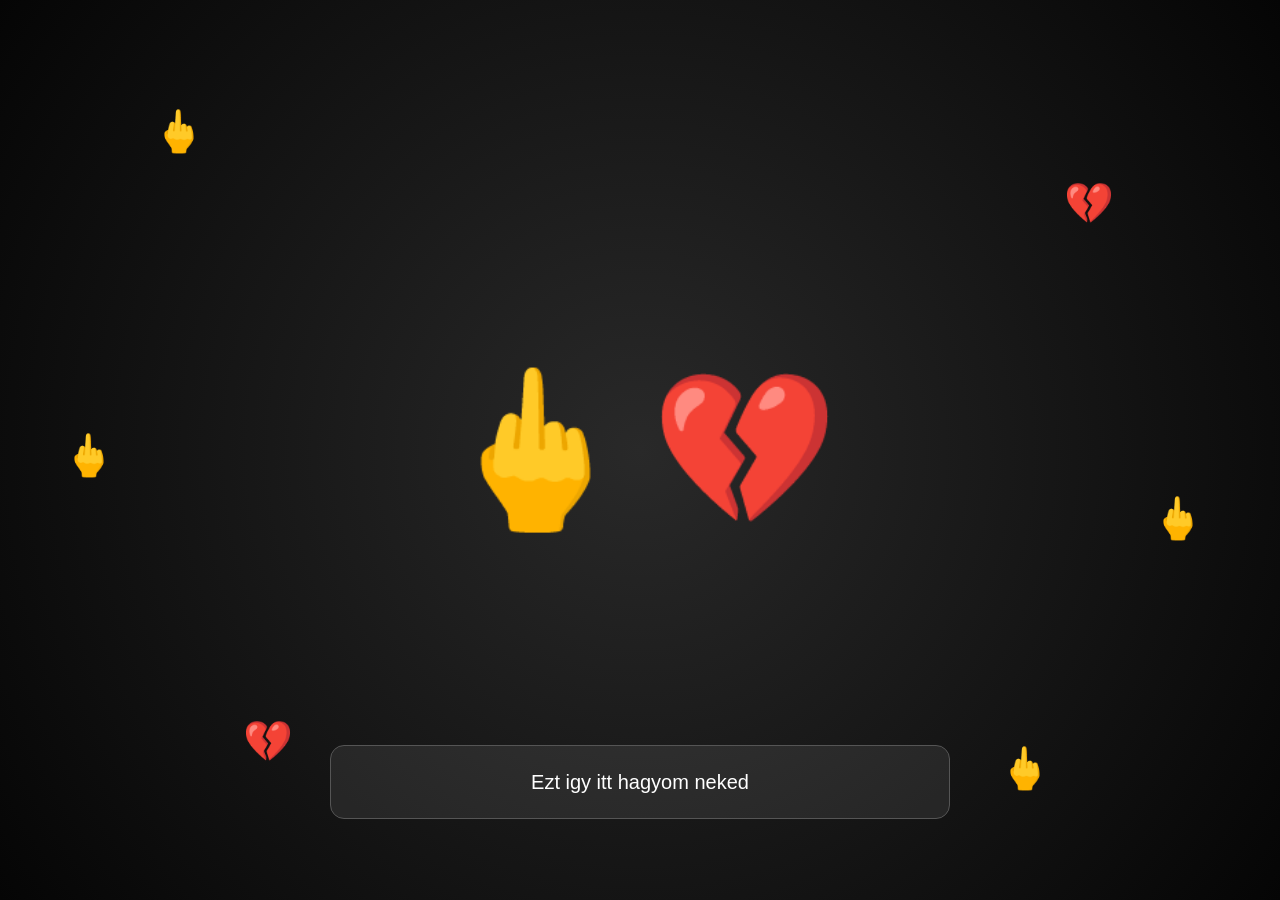
==== commit 0b74243a: "Update index.html" ====
--- a/index.html
+++ b/index.html
@@ -1,388 +1,114 @@
+
 <!DOCTYPE html>
-<html lang="en">
+<html lang="hu">
+<head>
+  <meta charset="UTF-8">
+  <meta name="viewport" content="width=device-width, initial-scale=1.0">
+  <title>🖕 💔</title>
 
-<head>
-    <meta charset="UTF-8">
-    <meta name="viewport" content="width=device-width, initial-scale=1.0">
-    <title>Document</title>
-    <link rel="stylesheet" href="style.css">
+  <style>
+    * {
+      box-sizing: border-box;
+    }
+
+    body {
+      margin: 0;
+      min-height: 100vh;
+      overflow: hidden;
+      display: grid;
+      place-items: center;
+      background: radial-gradient(circle, #292929, #050505);
+      color: white;
+      font-family: Arial, sans-serif;
+    }
+
+    .page {
+      position: relative;
+      width: 100%;
+      min-height: 100vh;
+      display: grid;
+      place-items: center;
+    }
+
+    .symbols {
+      display: flex;
+      gap: 22px;
+      font-size: clamp(76px, 15vw, 150px);
+      animation: float 3s ease-in-out infinite;
+      z-index: 2;
+    }
+
+    .symbols span:last-child {
+      animation: pulse 1.8s infinite;
+    }
+
+    .decor {
+      position: absolute;
+      font-size: 40px;
+      animation: drift 4s ease-in-out infinite alternate;
+    }
+
+    .d1 { top: 12%; left: 12%; }
+    .d2 { top: 20%; right: 13%; }
+    .d3 { top: 48%; left: 5%; }
+    .d4 { top: 55%; right: 6%; }
+    .d5 { bottom: 15%; left: 19%; }
+    .d6 { bottom: 12%; right: 18%; }
+
+    .message {
+      position: absolute;
+      bottom: 9%;
+      width: 85%;
+      max-width: 620px;
+      text-align: center;
+      font-size: 20px;
+      line-height: 1.6;
+      color: white;
+      padding: 20px;
+      background: rgba(255,255,255,0.08);
+      border: 1px solid #555;
+      border-radius: 14px;
+    }
+
+    @keyframes float {
+      0%, 100% { transform: translateY(0); }
+      50% { transform: translateY(-16px); }
+    }
+
+    @keyframes pulse {
+      0%, 100% { transform: scale(1); }
+      50% { transform: scale(1.12); }
+    }
+
+    @keyframes drift {
+      from { translate: 0 0; }
+      to { translate: 0 -14px; }
+    }
+  </style>
 </head>
 
 <body>
 
-    <head>
-        <div class="nav-links">
+  <main class="page">
 
-            <div class="nav-left">
-                <a href="index.html">Roblox</a>
-                <a href="rolam.html">Mucikanak</a>
-                <a href="ajandekok.html">Ajandekok</a>
-                <a href="filmek.html">Filmek</a>
-                                <a href="bucsu.html">Bucs</a>
+    <span class="decor d1">🖕</span>
+    <span class="decor d2">💔</span>
+    <span class="decor d3">🖕</span>
+    <span class="decor d4">🖕</span>
+    <span class="decor d5">💔</span>
+    <span class="decor d6">🖕</span>
 
-            </div>
+    <div class="symbols">
+      <span>🖕</span>
+      <span>💔</span>
+    </div>
 
-            <div class="nav-right">
+    <div class="message">
+      Ezt igy itt hagyom neked
+    </div>
 
-                <a href="login.html" id="loginLink">
-                    💗 Bejelentkezés
-                </a>
+  </main>
 
-  
+</body>
+</html>
 
-            </div>
-
-        </div>
-
-        <div class="flowers">
-            <span class="flower">🌸</span>
-            <span class="flower">🌷</span>
-            <span class="flower">🌸</span>
-            <span class="flower">🌺</span>
-            <span class="flower">🌸</span>
-            <span class="flower">🌷</span>
-            <span class="flower">🌸</span>
-            <span class="flower">🌺</span>
-            <span class="flower">🌸</span>
-            <span class="flower">🌷</span>
-            <span class="flower">🌸</span>
-            <span class="flower">🌺</span>
-            <span class="flower">🌸</span>
-            <span class="flower">🌷</span>
-            <span class="flower">🌸</span>
-            <span class="flower">🌺</span>
-            <span class="flower">🌸</span>
-            <span class="flower">🌷</span>
-            <span class="flower">🌸</span>
-            <span class="flower">🌺</span>
-        </div>
-
-        <div id="loader">
-            <div class="heart">💗</div>
-        </div>
-
-        <div class="content">
-        </div>
-    </head>
-
-    <main>
-
-        <h1 id="loveTitle">
-            Roblox jatekok amivel mucikaval🥰 jatszottunk
-        </h1>
-
-
-
-        <div class="favorite-section">
-
-            <div class="favorite-title">
-                💗 Mucika kedvenc játékai 💗
-            </div>
-
-            <div class="favorite-games">
-
-                <div class="choptrees favorite-game">
-
-                    <div class="favorite-badge">
-                        💗 KEDVENC
-                    </div>
-
-                    <img src="choptrees.png" alt="Chop Trees" style="width:100%">
-
-                    <div class="container">
-                        <h4><b>Chop Trees</b></h4>
-                        <p>Favágós csoda🥰</p>
-                    </div>
-
-                </div>
-
-
-                <div class="finishit favorite-game">
-
-                    <div class="favorite-badge">
-                        💗 KEDVENC
-                    </div>
-
-                    <img src="kepek/finishit.jfif" alt="Finish It" style="width:100%">
-
-                    <div class="container">
-                        <h4><b>Finish It</b></h4>
-                        <p>1 óráig medencét csinálni🙄</p>
-                    </div>
-
-                </div>
-
-
-                <div class="finishit favorite-game">
-
-                    <div class="favorite-badge">
-                        💗 KEDVENC
-                    </div>
-
-                    <img src="raiseananomaly.png" alt="Raise an Anomaly" style="width:100%">
-
-                    <div class="container">
-                        <h4><b>Raise an Anomaly</b></h4>
-                        <p>Mutánsokat nevelünk🥰</p>
-                    </div>
-
-                </div>
-
-            </div>
-
-        </div>
-
-
-
-        <div class="roblox">
-
-            <div class="finishit">
-                <img src="finishahouse.png" alt="finishahouse" style="width:100%">
-                <div class="container">
-                    <h4><b>Finish a house</b></h4>
-                    <p>Házat kell csinalni mucikaval🥰</p>
-                </div>
-            </div>
-
-
-            <div class="finishit">
-                <img src="midnightshift.jfif" alt="grocery" style="width:100%">
-                <div class="container">
-                    <h4><b>Midnight shift anomaly</b></h4>
-                    <p>Boltot vezetni és ufót lőni🥰</p>
-                </div>
-            </div>
-
-
-            <div class="finishit">
-                <img src="pinefall.jfif" alt="pinefall" style="width:100%">
-                <div class="container">
-                    <h4><b>Pinefall</b></h4>
-                    <p>Fahazba tulelni🤗</p>
-                </div>
-            </div>
-
-
-            <div class="finishit">
-                <img src="myanimemine.png" alt="my anime mine" style="width:100%">
-                <div class="container">
-                    <h4><b>My anime mine</b></h4>
-                    <p>Animes karakterek bányásznak😏</p>
-                </div>
-            </div>
-
-
-            <div class="finishit">
-                <img src="animalanomaly.jfif" alt="animal daycare" style="width:100%">
-                <div class="container">
-                    <h4><b>Animal Daycare</b></h4>
-                    <p>Kis gecikre kell vigyazni🥰</p>
-                </div>
-            </div>
-
-
-            <div class="finishit">
-                <img src="blair.jfif" alt="blair" style="width:100%">
-                <div class="container">
-                    <h4><b>Blair</b></h4>
-                    <p>Phasmobhobia copy (veszekedes mucikaval🥰)</p>
-                </div>
-            </div>
-
-
-            <div class="finishit">
-                <img src="inifrgeci.jfif" alt="night at the infirmary" style="width:100%">
-                <div class="container">
-                    <h4><b>Night at the Inifirmary</b></h4>
-                    <p>Túl nehéz</p>
-                </div>
-            </div>
-
-
-            <div class="finishit">
-                <img src="cleanleaves.jfif" alt="clean all the leaves" style="width:100%">
-                <div class="container">
-                    <h4><b>Clean all the Leaves</b></h4>
-                    <p>Be kell szopkodni a leveleket😛</p>
-                </div>
-            </div>
-
-            <div class="finishit">
-                <img src="machine.jfif" alt="clean all the leaves" style="width:100%">
-                <div class="container">
-                    <h4><b>Machine Party</b></h4>
-                    <p>Lealázom mucikát minden játékba🥰</p>
-                </div>
-            </div>
-
-            <div class="finishit">
-                <img src="besties.png" alt="clean all the leaves" style="width:100%">
-                <div class="container">
-                    <h4><b>How close are u?</b></h4>
-                    <p>Mennyire ismerjuk egymast mucikaval🥰</p>
-                </div>
-            </div>
-
-            <div class="finishit">
-                <img src="bikeduo.jfif" alt="clean all the leaves" style="width:100%">
-                <div class="container">
-                    <h4><b>Biker Duo</b></h4>
-                    <p>Legkomolyabb motor duo vagyunk🥰</p>
-                </div>
-            </div>
-
-            <div class="finishit">
-                <img src="chained.jfif" alt="clean all the leaves" style="width:100%">
-                <div class="container">
-                    <h4><b>Chained Together</b></h4>
-                    <p>Osszekotve felmaszunk mindenhova🥰</p>
-                </div>
-            </div>
-
-            <div class="finishit">
-                <img src="meltice.jfif" alt="clean all the leaves" style="width:100%">
-                <div class="container">
-                    <h4><b>Melt the Ice</b></h4>
-                    <p>Elso amit együtt előben jatszottunk, jeget vágtunk🥰</p>
-                </div>
-            </div>
-
-            <div class="finishit">
-                <img src="cutgrass.jfif" alt="clean all the leaves" style="width:100%">
-                <div class="container">
-                    <h4><b>Cut all the grass</b></h4>
-                    <p>Szinten amit élőben játszottunk, ezt jobban élveztem, tudtam csalni is tok joooooo volt ugy fuvet vagni🥰</p>
-                </div>
-            </div>
-
-          
-
-        </div>
-
-    </main>
-
-
-    <script>
-
-        const title = document.getElementById("loveTitle");
-
-        title.addEventListener("click", function (event) {
-
-            for (let i = 0; i < 20; i++) {
-
-                const heart = document.createElement("span");
-
-                heart.innerHTML = [
-                    "💗",
-                    "💖",
-                    "💕",
-                    "💓",
-                    "💞"
-                ][
-                    Math.floor(Math.random() * 5)
-                ];
-
-                heart.classList.add("heart-explosion");
-
-                heart.style.left = event.clientX + "px";
-                heart.style.top = event.clientY + "px";
-
-                const angle = Math.random() * Math.PI * 2;
-
-                const distance =
-                    80 + Math.random() * 140;
-
-                heart.style.setProperty(
-                    "--x",
-                    Math.cos(angle) * distance + "px"
-                );
-
-                heart.style.setProperty(
-                    "--y",
-                    Math.sin(angle) * distance + "px"
-                );
-
-                document.body.appendChild(heart);
-
-                setTimeout(() => {
-                    heart.remove();
-                }, 1000);
-
-            }
-
-        });
-
-    </script>
-
-    <script>
-
-        const favoriteGames = document.querySelectorAll(".favorite-game");
-
-        favoriteGames.forEach(game => {
-
-            game.addEventListener("click", function (event) {
-
-                const x = event.clientX;
-                const y = event.clientY;
-
-                const hearts = [
-                    "💗",
-                    "💖",
-                    "💕",
-                    "💓",
-                    "💞",
-                    "💘",
-                    "💝"
-                ];
-
-                for (let i = 0; i < 35; i++) {
-
-                    const heart = document.createElement("span");
-
-                    heart.classList.add("favorite-heart");
-
-                    heart.innerHTML =
-                        hearts[Math.floor(Math.random() * hearts.length)];
-
-                    heart.style.left = x + "px";
-                    heart.style.top = y + "px";
-
-                    const angle =
-                        Math.random() * Math.PI * 2;
-
-                    const distance =
-                        100 + Math.random() * 250;
-
-                    heart.style.setProperty(
-                        "--x",
-                        Math.cos(angle) * distance + "px"
-                    );
-
-                    heart.style.setProperty(
-                        "--y",
-                        Math.sin(angle) * distance + "px"
-                    );
-
-                    heart.style.setProperty(
-                        "--rotation",
-                        (Math.random() * 720 - 360) + "deg"
-                    );
-
-                    heart.style.fontSize =
-                        (18 + Math.random() * 25) + "px";
-
-                    document.body.appendChild(heart);
-
-                    setTimeout(() => {
-                        heart.remove();
-                    }, 1500);
-                }
-
-            });
-
-        });
-
-    </script>
-</body>
-
-</html>ú
